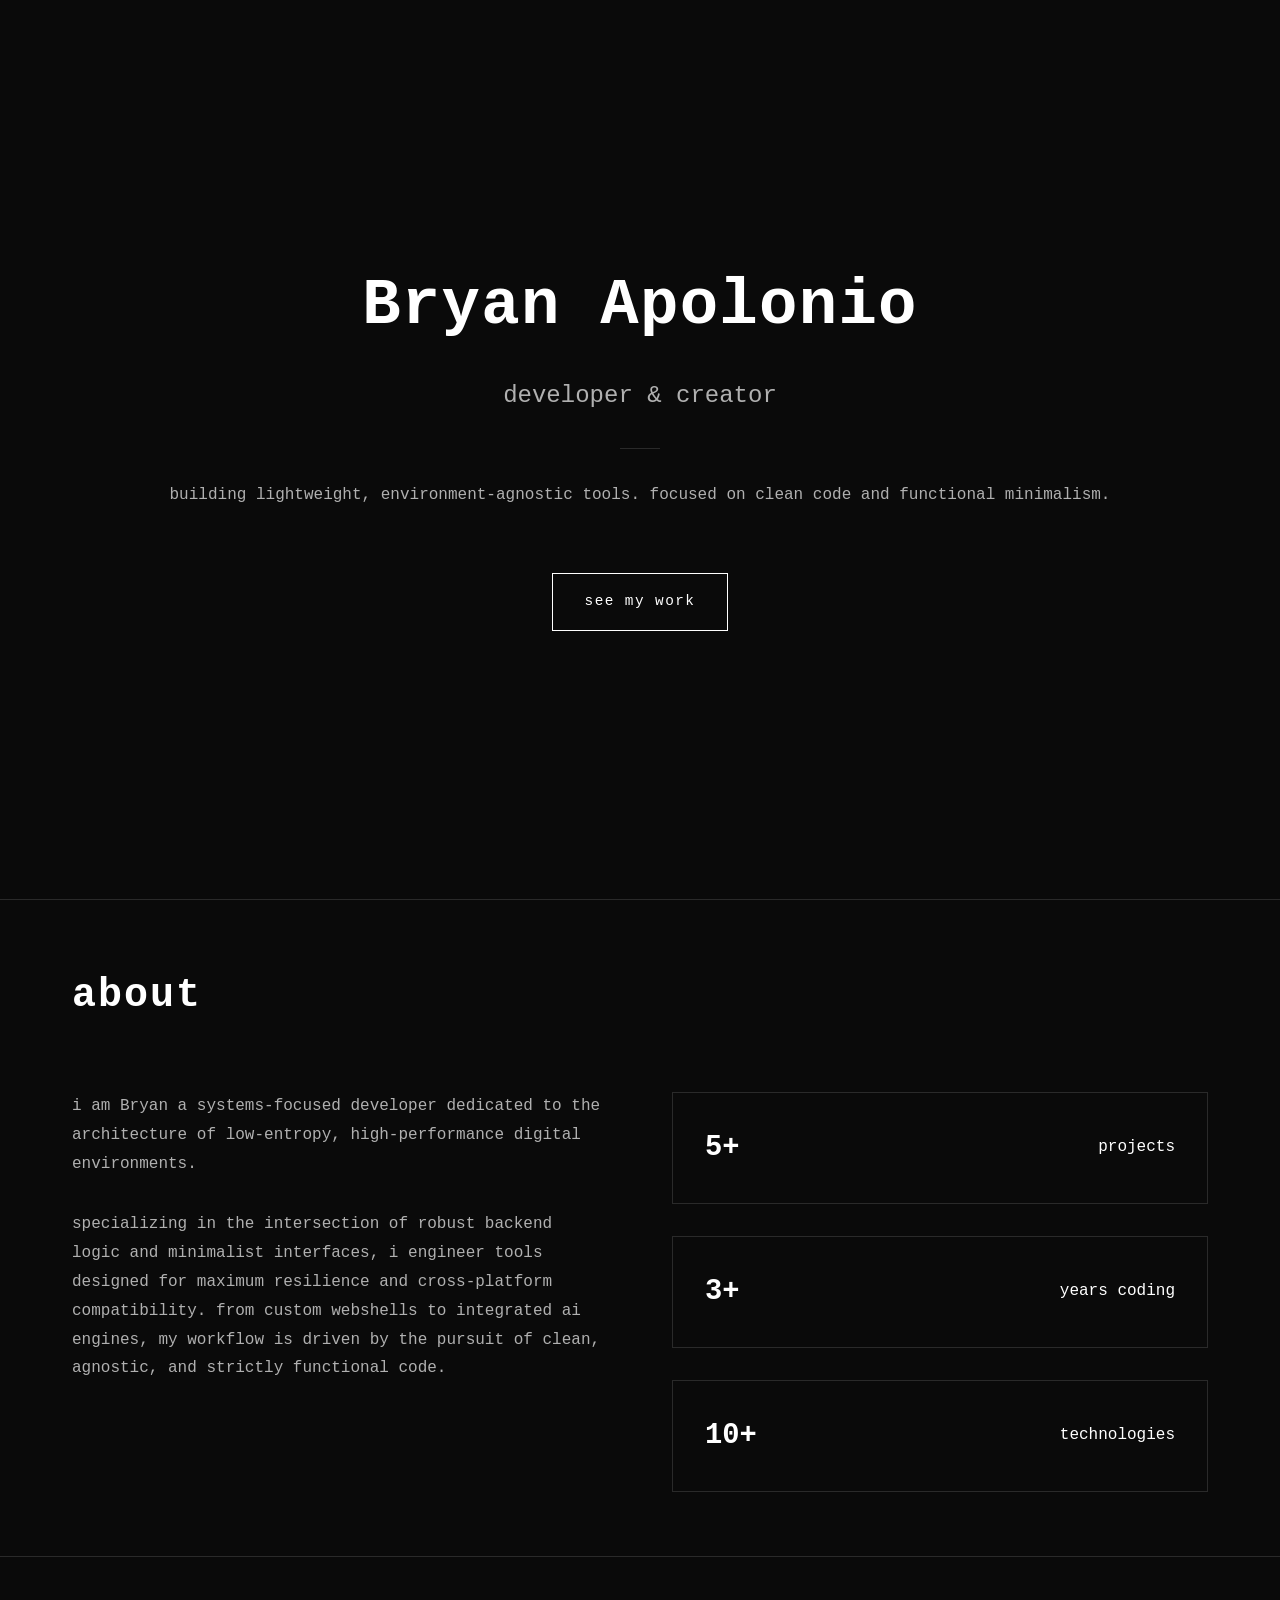
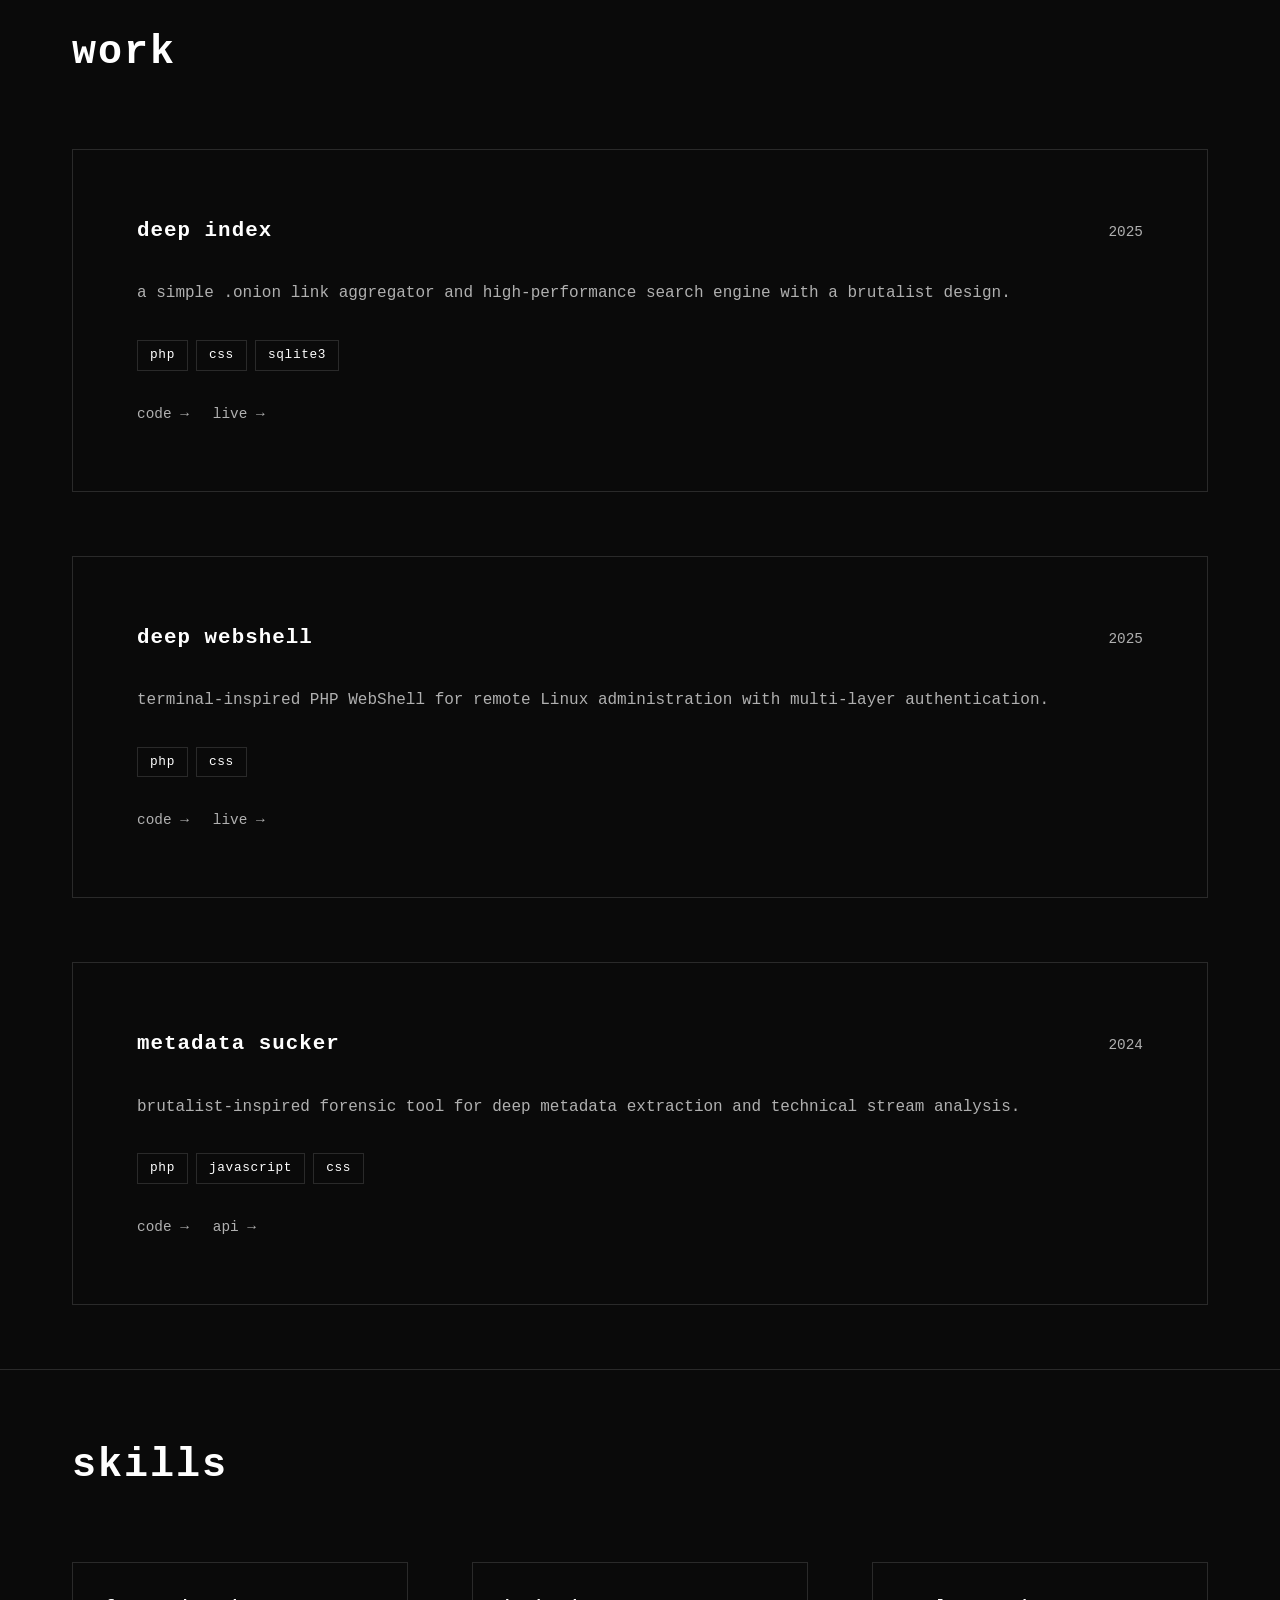
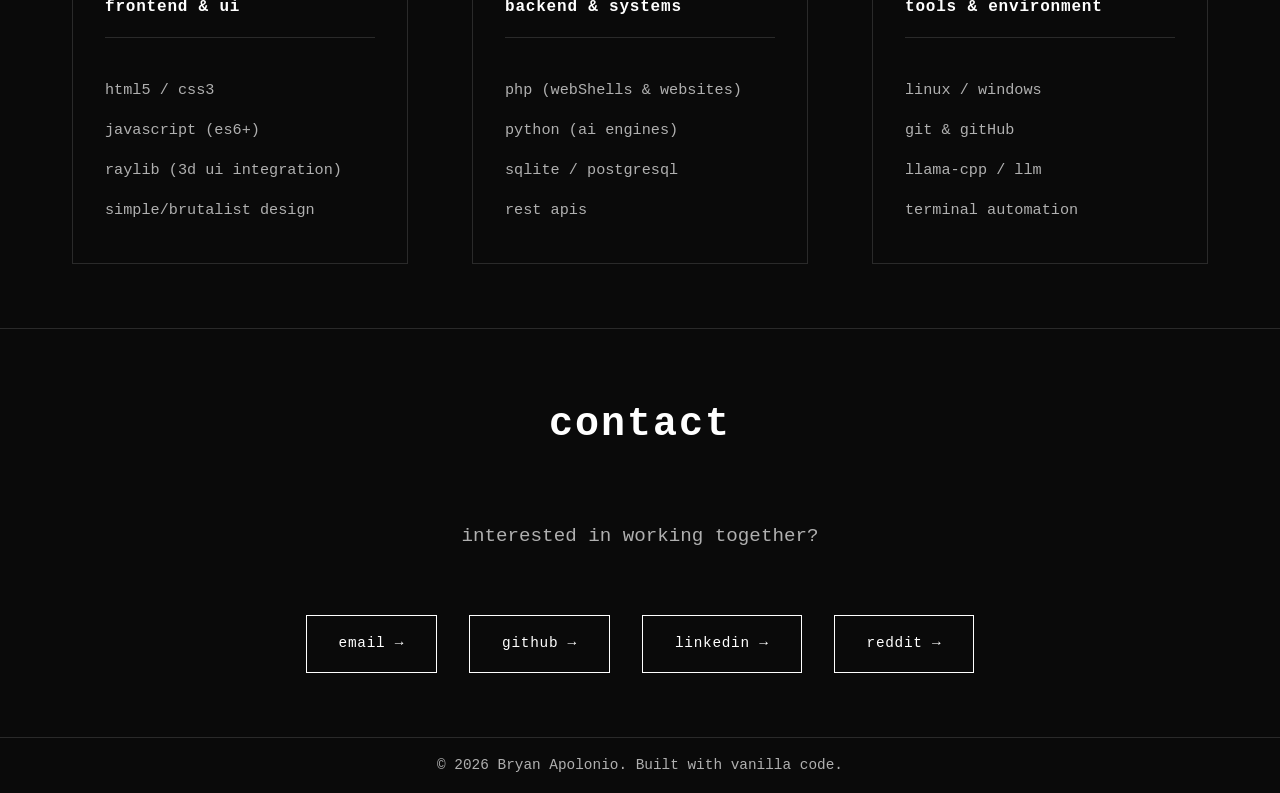
==== index.html @ b2154da3 "Add files via upload" ====
<!DOCTYPE html>
<html lang="en">
<head>
    <meta charset="UTF-8">
    <meta name="viewport" content="width=device-width, initial-scale=1.0">
    <title>Bryan Apolonio - Developer</title>
    <link rel="stylesheet" href="/assets/css/styles.css">
</head>
<body>
    <!-- Hero -->
    <section id="hero" class="hero">
        <div class="hero-container">
            <h1 class="hero-title">Bryan Apolonio</h1>
            <p class="hero-subtitle">developer & creator</p>
            <div class="hero-divider"></div>
            <p class="hero-text">building lightweight, environment-agnostic tools. focused on clean code and functional minimalism.</p>
            <a href="#work" class="hero-cta">see my work</a>
        </div>
    </section>

    <!-- About -->
    <section id="about" class="section about">
        <div class="section-container">
            <h2 class="section-title">about</h2>
            <div class="about-grid">
                <div class="about-text">
                        <p class="about-lead">i am Bryan a systems-focused developer dedicated to the architecture of low-entropy, high-performance digital environments.</p>    
                        <p class="about-body">specializing in the intersection of robust backend logic and minimalist interfaces, i engineer tools designed for maximum resilience and cross-platform compatibility. from custom webshells to integrated ai engines, my workflow is driven by the pursuit of clean, agnostic, and strictly functional code.</p>
                </div>
                <div class="about-stats">
                    <div class="stat-item">
                        <span class="stat-number">5+</span>
                        <span class="stat-label">projects</span>
                    </div>
                    <div class="stat-item">
                        <span class="stat-number">3+</span>
                        <span class="stat-label">years coding</span>
                    </div>
                    <div class="stat-item">
                        <span class="stat-number">10+</span>
                        <span class="stat-label">technologies</span>
                    </div>
                </div>
            </div>
        </div>
    </section>

    <!-- Work -->
    <section id="work" class="section work">
        <div class="section-container">
            <h2 class="section-title">work</h2>
            <div class="projects">
                <article class="project">
                    <div class="project-header">
                        <h3 class="project-title">Deep Index</h3>
                        <span class="project-year">2025</span>
                    </div>
                    <p class="project-description">a simple .onion link aggregator and high-performance search engine with a brutalist design.</p>
                    <div class="project-tags">
                        <span class="tag">php</span>
                        <span class="tag">css</span>
                        <span class="tag">sqlite3</span>
                    </div>
                    <div class="project-links">
                        <a href="https://github.com/BryanApolonio/Deep-Index" class="project-link" target="_blank">code →</a>
                        <a href="#" class="project-link" target="_blank">live →</a>
                    </div>
                </article>

                <article class="project">
                    <div class="project-header">
                        <h3 class="project-title">Deep WebShell</h3>
                        <span class="project-year">2025</span>
                    </div>
                    <p class="project-description">terminal-inspired PHP WebShell for remote Linux administration with multi-layer authentication.</p>
                    <div class="project-tags">
                        <span class="tag">php</span>
                        <span class="tag">css</span>
                    </div>
                    <div class="project-links">
                        <a href="https://github.com/BryanApolonio/Deep-WebShell" class="project-link" target="_blank">code →</a>
                        <a href="#" class="project-link" target="_blank">live →</a>
                    </div>
                </article>

                <article class="project">
                    <div class="project-header">
                        <h3 class="project-title">Metadata Sucker</h3>
                        <span class="project-year">2024</span>
                    </div>
                    <p class="project-description">brutalist-inspired forensic tool for deep metadata extraction and technical stream analysis.</p>
                    <div class="project-tags">
                        <span class="tag">php</span>
                        <span class="tag">JavaScript</span>
                        <span class="tag">css</span>
                    </div>
                    <div class="project-links">
                        <a href="https://github.com/BryanApolonio" class="project-link" target="_blank">code →</a>
                        <a href="#" class="project-link" target="_blank">api →</a>
                    </div>
                </article>
            </div>
        </div>
    </section>

    <!-- Skills -->
    <section id="skills" class="section skills">
        <div class="section-container">
            <h2 class="section-title">skills</h2>
            <div class="skills-grid">
                <div class="skill">
                   <h3>Frontend & UI</h3>
                    <ul>
                        <li>html5 / css3</li>
                        <li>javascript (es6+)</li>
                        <li>raylib (3d ui integration)</li>
                        <li>simple/brutalist design</li>
                    </ul>
                </div>
                <div class="skill">
                    <h3>Backend & Systems</h3>
                    <ul>
                        <li>php (webShells & websites)</li>
                        <li>python (ai engines)</li>
                        <li>sqlite / postgresql</li>
                        <li>rest apis</li>
                    </ul>
                </div>
                <div class="skill">
                    <h3>Tools & Environment</h3>
                    <ul>
                        <li>linux / windows</li>
                        <li>git & gitHub</li>
                        <li>llama-cpp / llm</li>
                        <li>terminal automation</li>
                    </ul>
                </div>
            </div>
        </div>
    </section>

    <!-- Contact -->
    <section id="contact" class="section contact">
        <div class="section-container">
            <h2 class="section-title">contact</h2>
            <p class="contact-subtitle">interested in working together?</p>
            <div class="contact-links">
                <a href="mailto:Bryan.Apolonio@proton.me" class="contact-link">email →</a>
                <a href="https://github.com/BryanApolonio" class="contact-link" target="_blank">github →</a>
                <a href="https://linkedin.com/in/BryanApolonio" class="contact-link" target="_blank">linkedin →</a>
                <a href="https://www.reddit.com/user/BryanApolonio" class="contact-link" target="_blank">reddit →</a>
            </div>
        </div>
    </section>

    <!-- Footer -->
    <footer class="footer">
        <div class="footer-container">
            <p>&copy; 2026 Bryan Apolonio. Built with vanilla code.</p>
        </div>
    </footer>

    <script src="/assets/js/script.js"></script>
</body>
</html>
---- assets/css/styles.css ----
/* Root Variables */
:root {
    --bg-primary: #0a0a0a;
    --bg-secondary: #1a1a1a;
    --text-primary: #ffffff;
    --text-secondary: #b0b0b0;
    --border: #2a2a2a;
    --accent: #ffffff;
    --spacing-sm: 1rem;
    --spacing-md: 2rem;
    --spacing-lg: 4rem;
    --transition: 0.2s ease;
}

/* Reset */
* {
    margin: 0;
    padding: 0;
    box-sizing: border-box;
}

html {
    scroll-behavior: smooth;
}

body {
    font-family: 'Courier New', monospace;
    background-color: var(--bg-primary);
    color: var(--text-primary);
    line-height: 1.6;
    font-size: 16px;
}

/* Typography */
h1, h2, h3, h4, h5, h6 {
    font-weight: 700;
    letter-spacing: 0.05em;
}

p {
    color: var(--text-secondary);
    margin-bottom: var(--spacing-md);
}

a {
    color: var(--text-primary);
    text-decoration: none;
    transition: color var(--transition);
    border-bottom: 1px solid transparent;
}

a:hover {
    color: var(--text-secondary);
    border-bottom: 1px solid var(--text-primary);
}

/* Hero Section */
.hero {
    min-height: 100vh;
    display: flex;
    align-items: center;
    justify-content: center;
    text-align: center;
    border-bottom: 1px solid var(--border);
}

.hero-container {
    padding: var(--spacing-lg);
}

.hero-title {
    font-size: 4rem;
    margin-bottom: var(--spacing-md);
    letter-spacing: 0.02em;
    line-height: 1.2;
}

.hero-subtitle {
    font-size: 1.5rem;
    color: var(--text-secondary);
    font-weight: 300;
}

.hero-divider {
    width: 40px;
    height: 1px;
    background-color: var(--border);
    margin: var(--spacing-md) auto;
}

.hero-text {
    font-size: 1rem;
    line-height: 1.8;
    margin-bottom: var(--spacing-lg);
}

.hero-cta {
    display: inline-block;
    padding: 1rem 2rem;
    border: 1px solid var(--text-primary);
    text-transform: lowercase;
    font-size: 0.9rem;
    letter-spacing: 0.1em;
    transition: all var(--transition);
}

.hero-cta:hover {
    background-color: var(--text-primary);
    color: var(--bg-primary);
    border-bottom: 1px solid var(--text-primary);
}

/* Sections */
.section {
    border-bottom: 1px solid var(--border);
    padding: var(--spacing-lg) 0;
}

.section-container {
    max-width: 1200px;
    margin: 0 auto;
    padding: 0 var(--spacing-md);
}

.section-title {
    font-size: 2.5rem;
    margin-bottom: var(--spacing-lg);
    text-transform: lowercase;
}

/* About Section */
.about-grid {
    display: grid;
    grid-template-columns: 1fr 1fr;
    gap: var(--spacing-lg);
    align-items: start;
}

.about-text p {
    margin-bottom: var(--spacing-md);
    line-height: 1.8;
}

.about-stats {
    display: flex;
    flex-direction: column;
    gap: var(--spacing-md);
}

.stat-item {
    display: flex;
    justify-content: space-between;
    align-items: center;
    padding: var(--spacing-md);
    border: 1px solid var(--border);
    text-transform: lowercase;
}

.stat-number {
    font-size: 1.8rem;
    font-weight: 700;
}

/* Work Section */
.projects {
    display: flex;
    flex-direction: column;
    gap: var(--spacing-lg);
}

.project {
    padding: var(--spacing-lg);
    border: 1px solid var(--border);
    transition: all var(--transition);
}

.project:hover {
    border-color: var(--text-primary);
    background-color: var(--bg-secondary);
}

.project-header {
    display: flex;
    justify-content: space-between;
    align-items: baseline;
    margin-bottom: var(--spacing-md);
}

.project-title {
    font-size: 1.3rem;
    text-transform: lowercase;
}

.project-year {
    color: var(--text-secondary);
    font-size: 0.9rem;
}

.project-description {
    margin-bottom: var(--spacing-md);
    line-height: 1.8;
}

.project-tags {
    display: flex;
    gap: 0.5rem;
    flex-wrap: wrap;
    margin-bottom: var(--spacing-md);
}

.tag {
    padding: 0.25rem 0.75rem;
    border: 1px solid var(--border);
    font-size: 0.8rem;
    text-transform: lowercase;
    letter-spacing: 0.05em;
}

.project-links {
    display: flex;
    gap: 1.5rem;
}

.project-link {
    font-size: 0.9rem;
    color: var(--text-secondary);
}

.project-link:hover {
    color: var(--text-primary);
}

/* Skills Section */
.skills-grid {
    display: grid;
    grid-template-columns: repeat(auto-fit, minmax(250px, 1fr));
    gap: var(--spacing-lg);
}

.skill {
    padding: var(--spacing-md);
    border: 1px solid var(--border);
}

.skill h3 {
    font-size: 1rem;
    text-transform: lowercase;
    margin-bottom: var(--spacing-md);
    border-bottom: 1px solid var(--border);
    padding-bottom: var(--spacing-sm);
}

.skill ul {
    list-style: none;
}

.skill li {
    padding: 0.5rem 0;
    color: var(--text-secondary);
    font-size: 0.95rem;
}

/* Contact Section */
.contact {
    text-align: center;
}

.contact-subtitle {
    font-size: 1.2rem;
    margin-bottom: var(--spacing-lg);
}

.contact-links {
    display: flex;
    flex-wrap: wrap;
    justify-content: center;
    gap: var(--spacing-md);
}

.contact-link {
    padding: 1rem 2rem;
    border: 1px solid var(--text-primary);
    text-transform: lowercase;
    font-size: 0.9rem;
    letter-spacing: 0.05em;
    transition: all var(--transition);
}

.contact-link:hover {
    background-color: var(--text-primary);
    color: var(--bg-primary);
}

/* Footer */
.footer {
    padding: var(--spacing-sm);
    text-align: center;
}

.footer-container {
    max-width: 1200px;
    margin: 0 auto;
}

.footer p {
    color: var(--text-secondary);
    font-size: 0.9rem;
    margin: 0;
}

/* Responsive */
@media (max-width: 768px) {
    .hero-title {
        font-size: 2rem;
    }

    .hero-subtitle {
        font-size: 1rem;
    }

    .about-grid {
        grid-template-columns: 1fr;
    }

    .stat-item {
        flex-direction: column;
        align-items: flex-start;
        gap: var(--spacing-sm);
    }

    .project-header {
        flex-direction: column;
        align-items: flex-start;
    }

    .section-title {
        font-size: 1.8rem;
    }

    .contact-links {
        flex-direction: column;
    }

    .contact-link {
        width: 100%;
    }
}
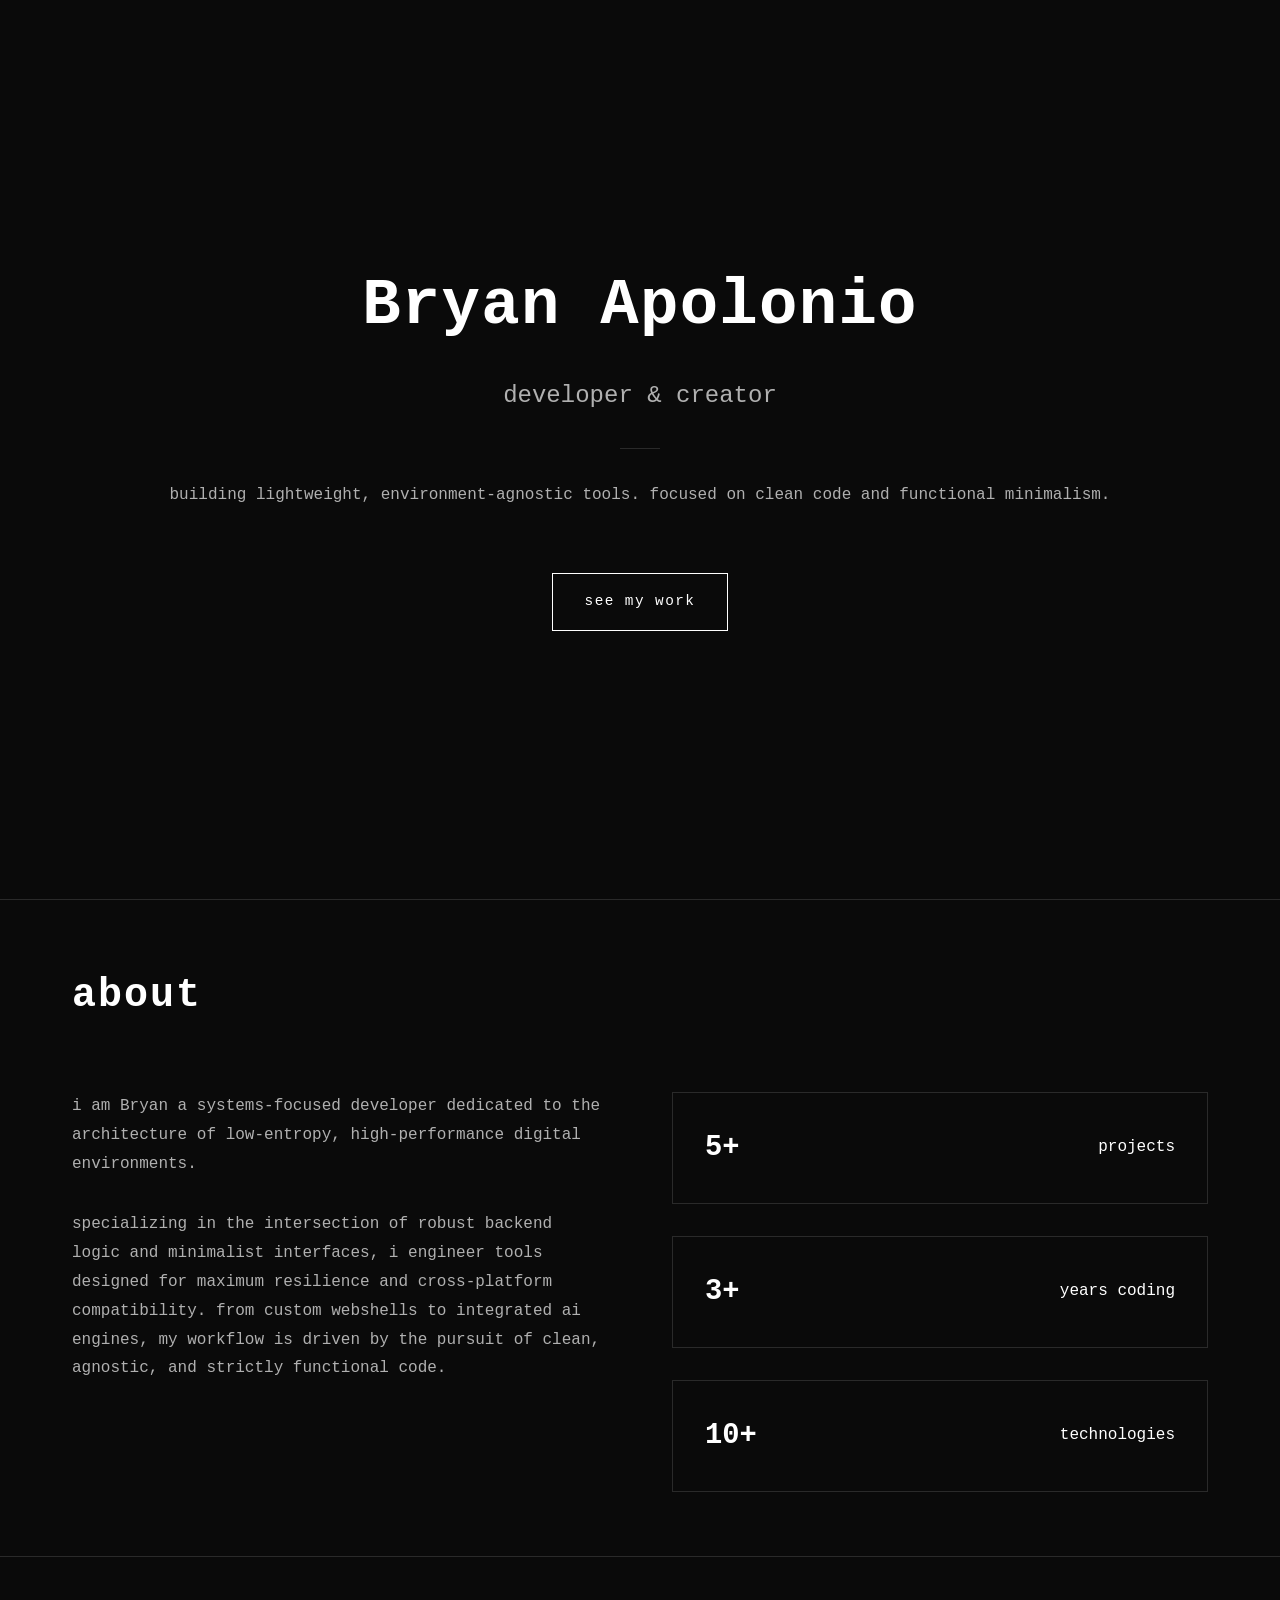
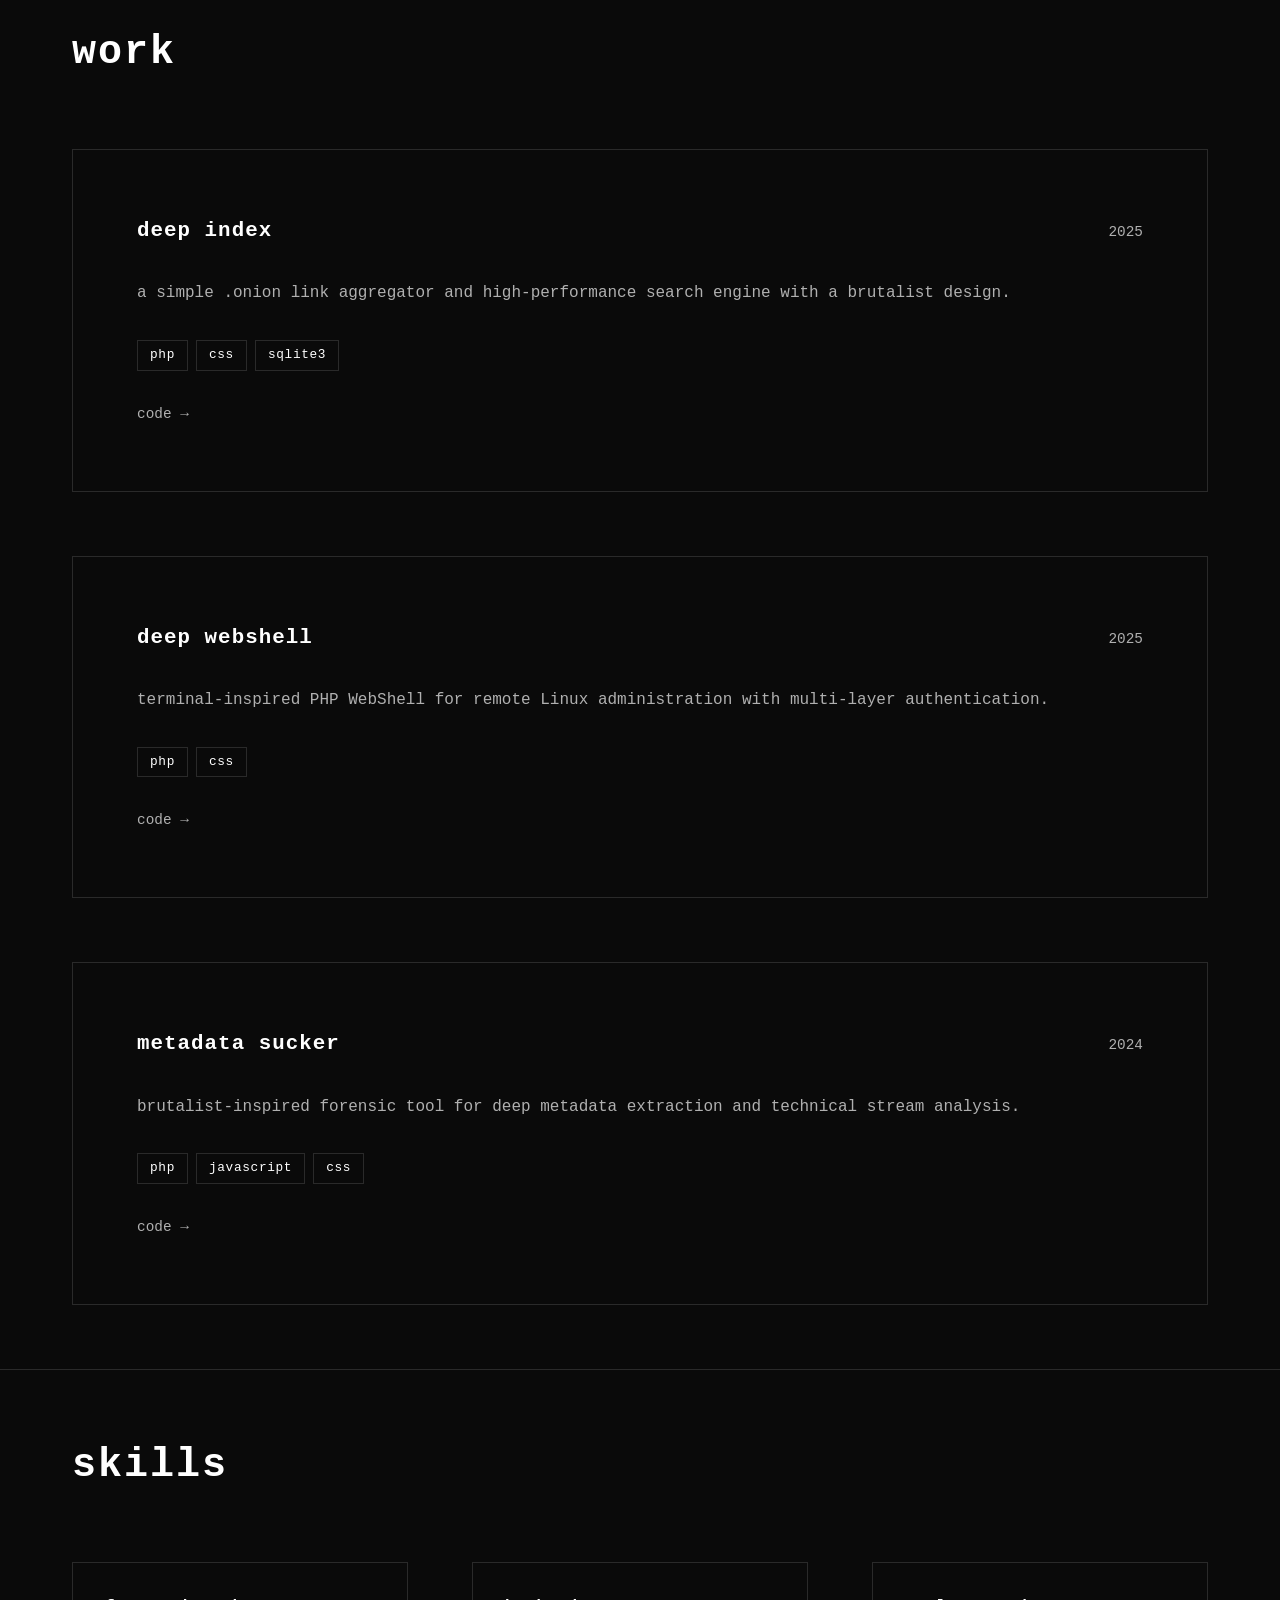
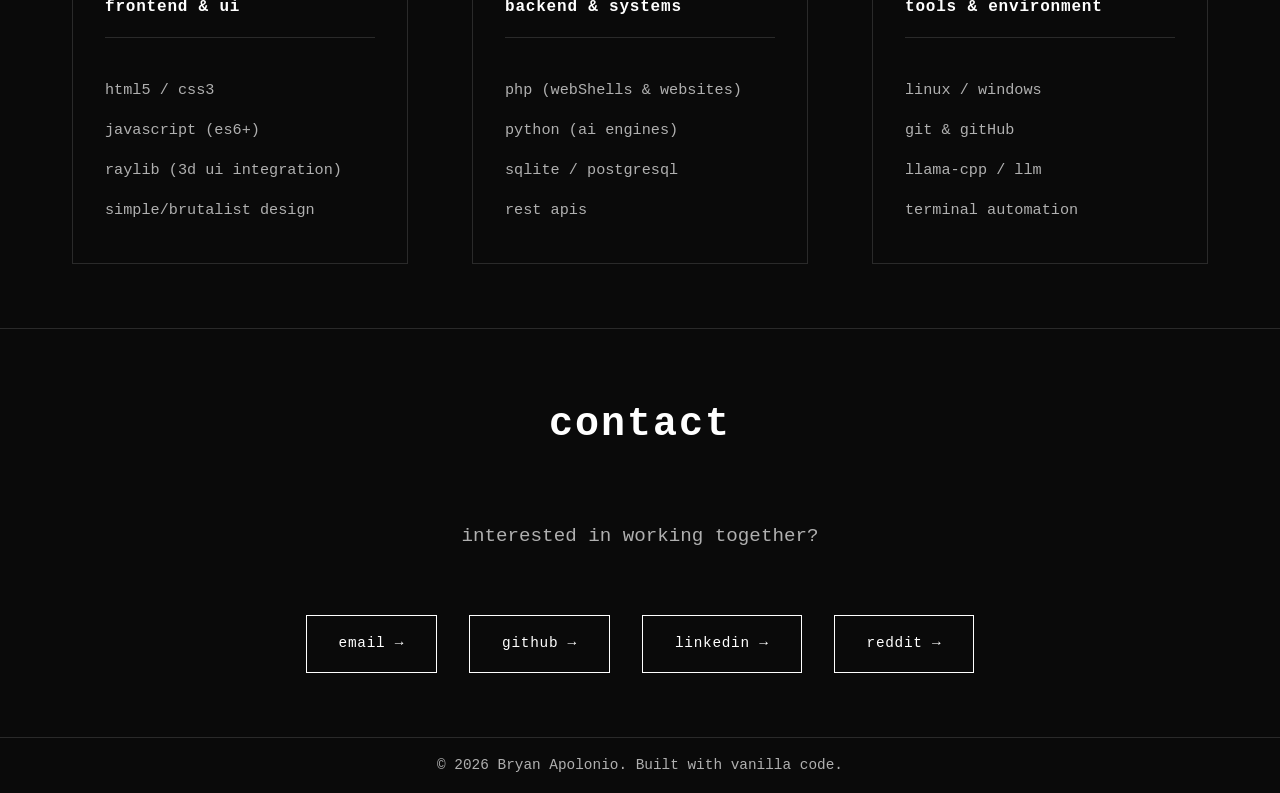
==== commit 1f3c73b9: "Remove live demo links from project sections Removed placeholder links for live demos in project sec" ====
--- a/index.html
+++ b/index.html
@@ -63,7 +63,6 @@
                     </div>
                     <div class="project-links">
                         <a href="https://github.com/BryanApolonio/Deep-Index" class="project-link" target="_blank">code →</a>
-                        <a href="#" class="project-link" target="_blank">live →</a>
                     </div>
                 </article>
 
@@ -79,7 +78,6 @@
                     </div>
                     <div class="project-links">
                         <a href="https://github.com/BryanApolonio/Deep-WebShell" class="project-link" target="_blank">code →</a>
-                        <a href="#" class="project-link" target="_blank">live →</a>
                     </div>
                 </article>
 
@@ -96,7 +94,6 @@
                     </div>
                     <div class="project-links">
                         <a href="https://github.com/BryanApolonio" class="project-link" target="_blank">code →</a>
-                        <a href="#" class="project-link" target="_blank">api →</a>
                     </div>
                 </article>
             </div>
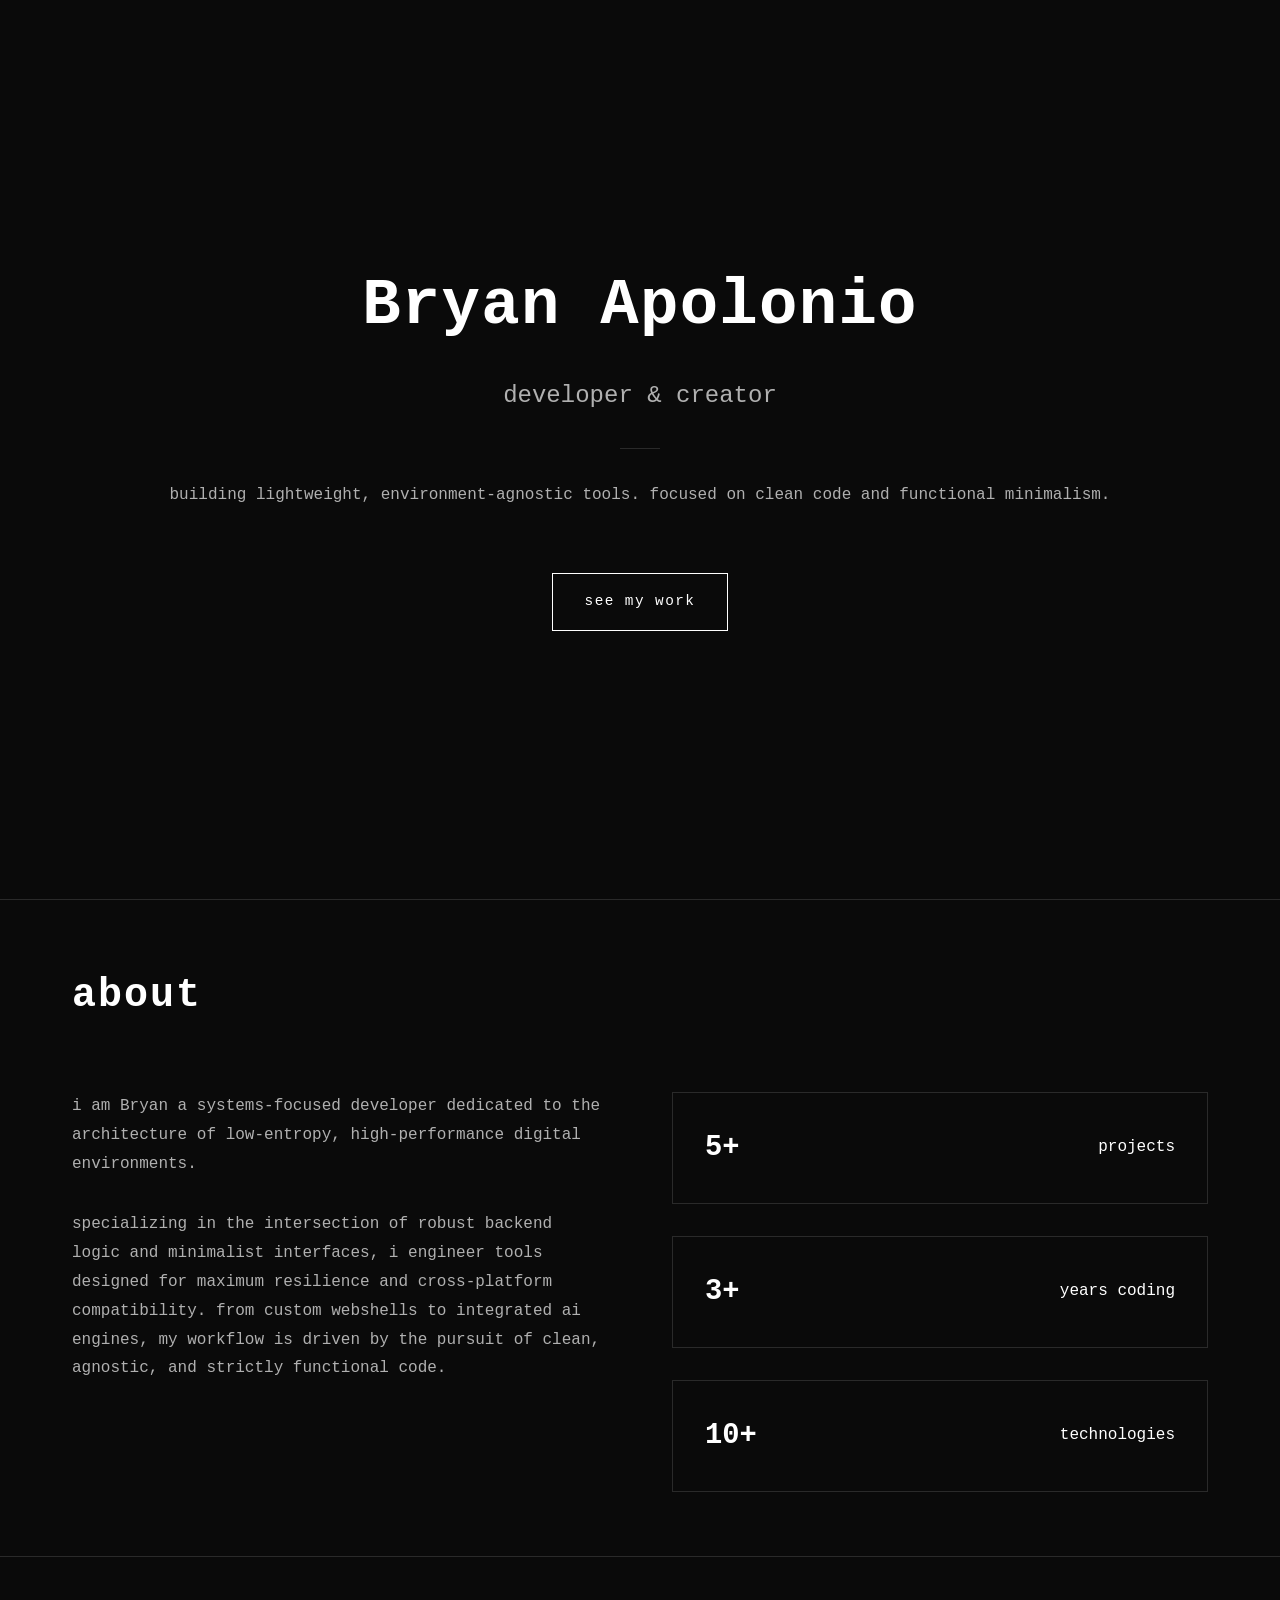
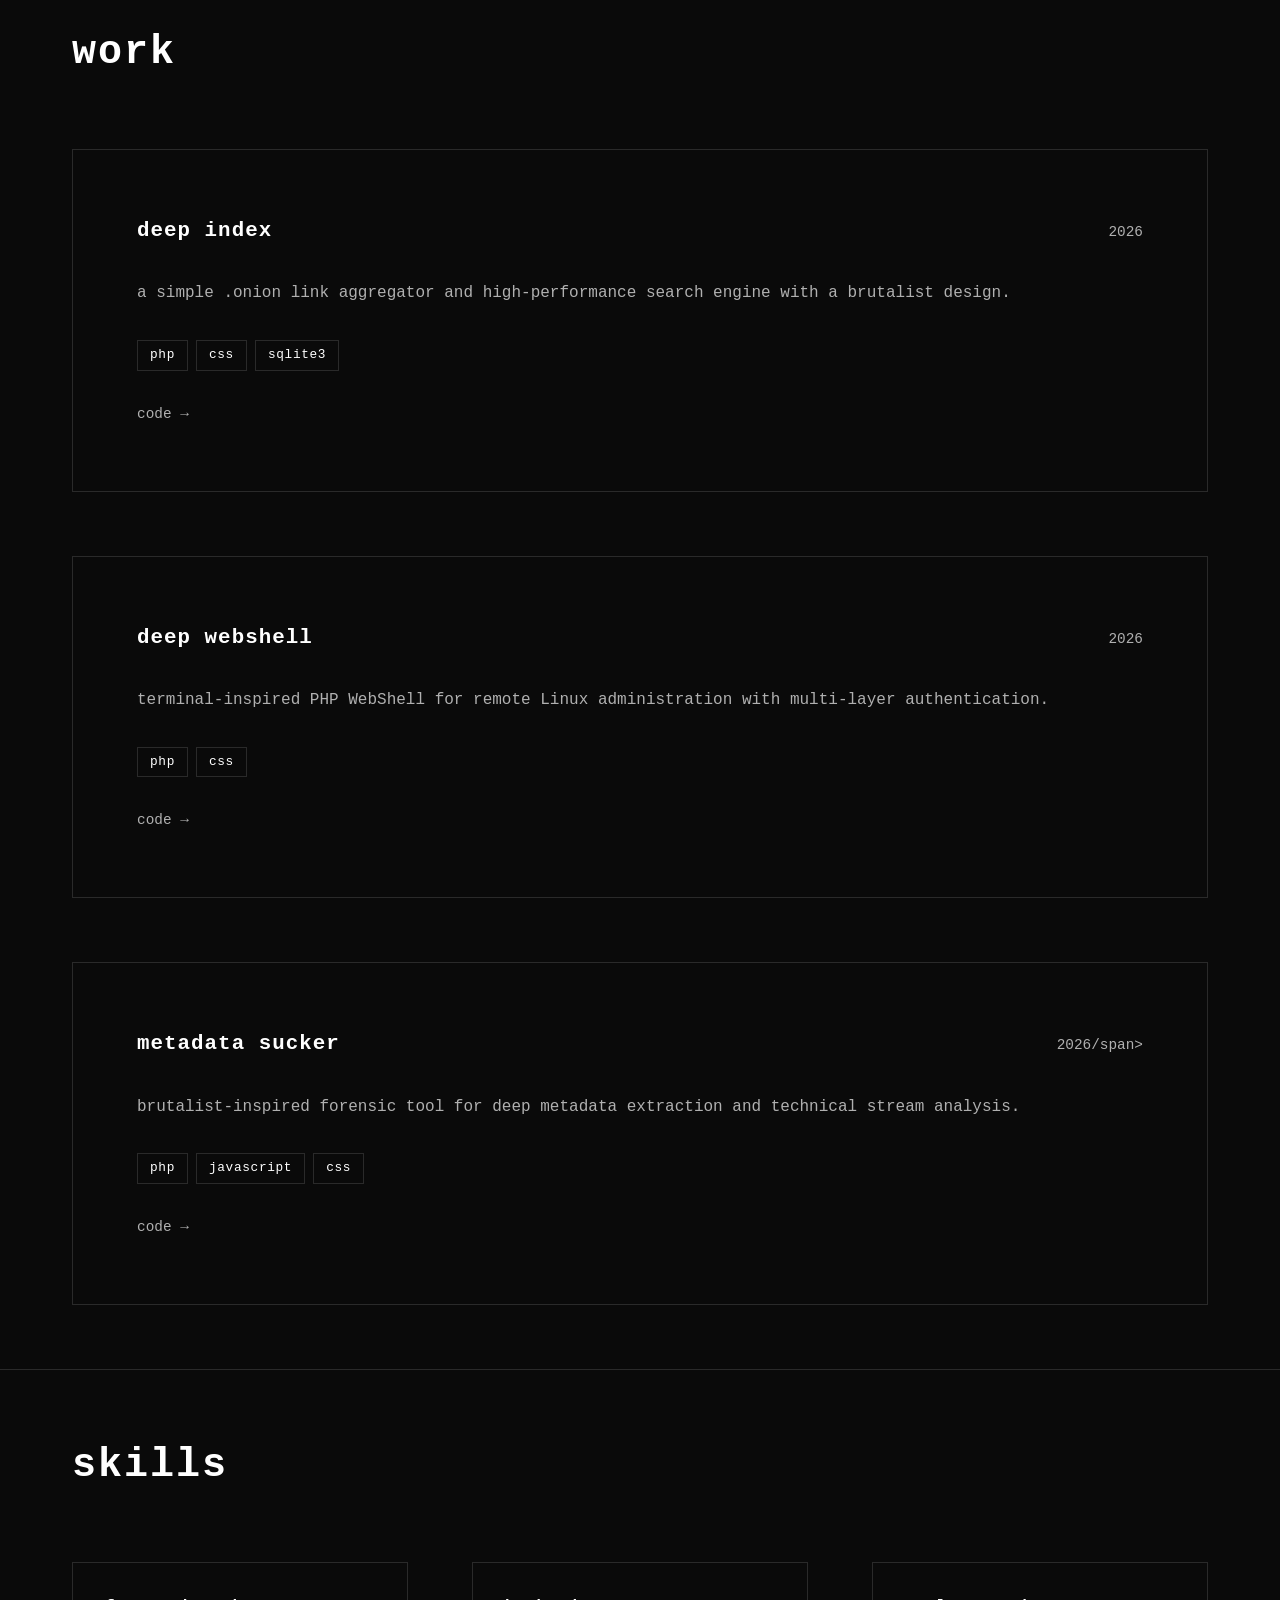
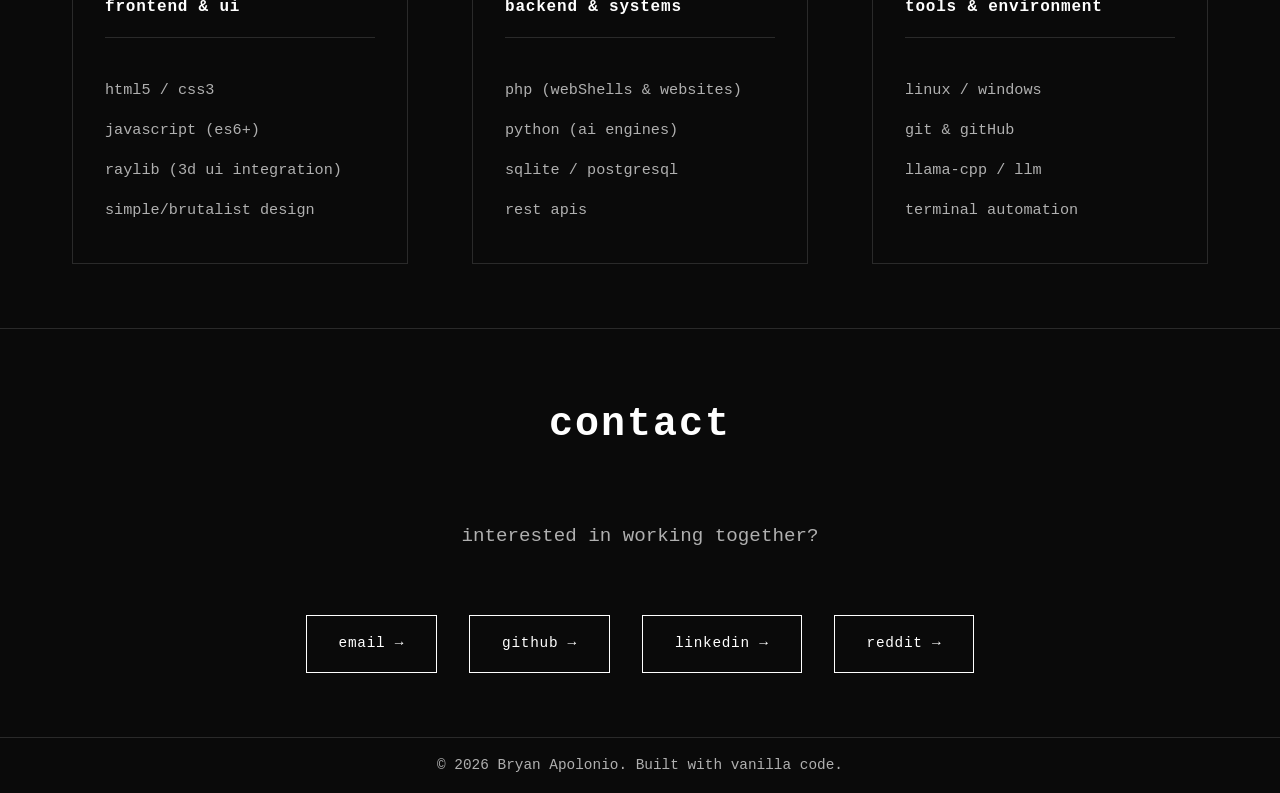
==== commit e3094364: "Update project years to 2026" ====
--- a/index.html
+++ b/index.html
@@ -53,7 +53,7 @@
                 <article class="project">
                     <div class="project-header">
                         <h3 class="project-title">Deep Index</h3>
-                        <span class="project-year">2025</span>
+                        <span class="project-year">2026</span>
                     </div>
                     <p class="project-description">a simple .onion link aggregator and high-performance search engine with a brutalist design.</p>
                     <div class="project-tags">
@@ -69,7 +69,7 @@
                 <article class="project">
                     <div class="project-header">
                         <h3 class="project-title">Deep WebShell</h3>
-                        <span class="project-year">2025</span>
+                        <span class="project-year">2026</span>
                     </div>
                     <p class="project-description">terminal-inspired PHP WebShell for remote Linux administration with multi-layer authentication.</p>
                     <div class="project-tags">
@@ -84,7 +84,7 @@
                 <article class="project">
                     <div class="project-header">
                         <h3 class="project-title">Metadata Sucker</h3>
-                        <span class="project-year">2024</span>
+                        <span class="project-year">2026/span>
                     </div>
                     <p class="project-description">brutalist-inspired forensic tool for deep metadata extraction and technical stream analysis.</p>
                     <div class="project-tags">
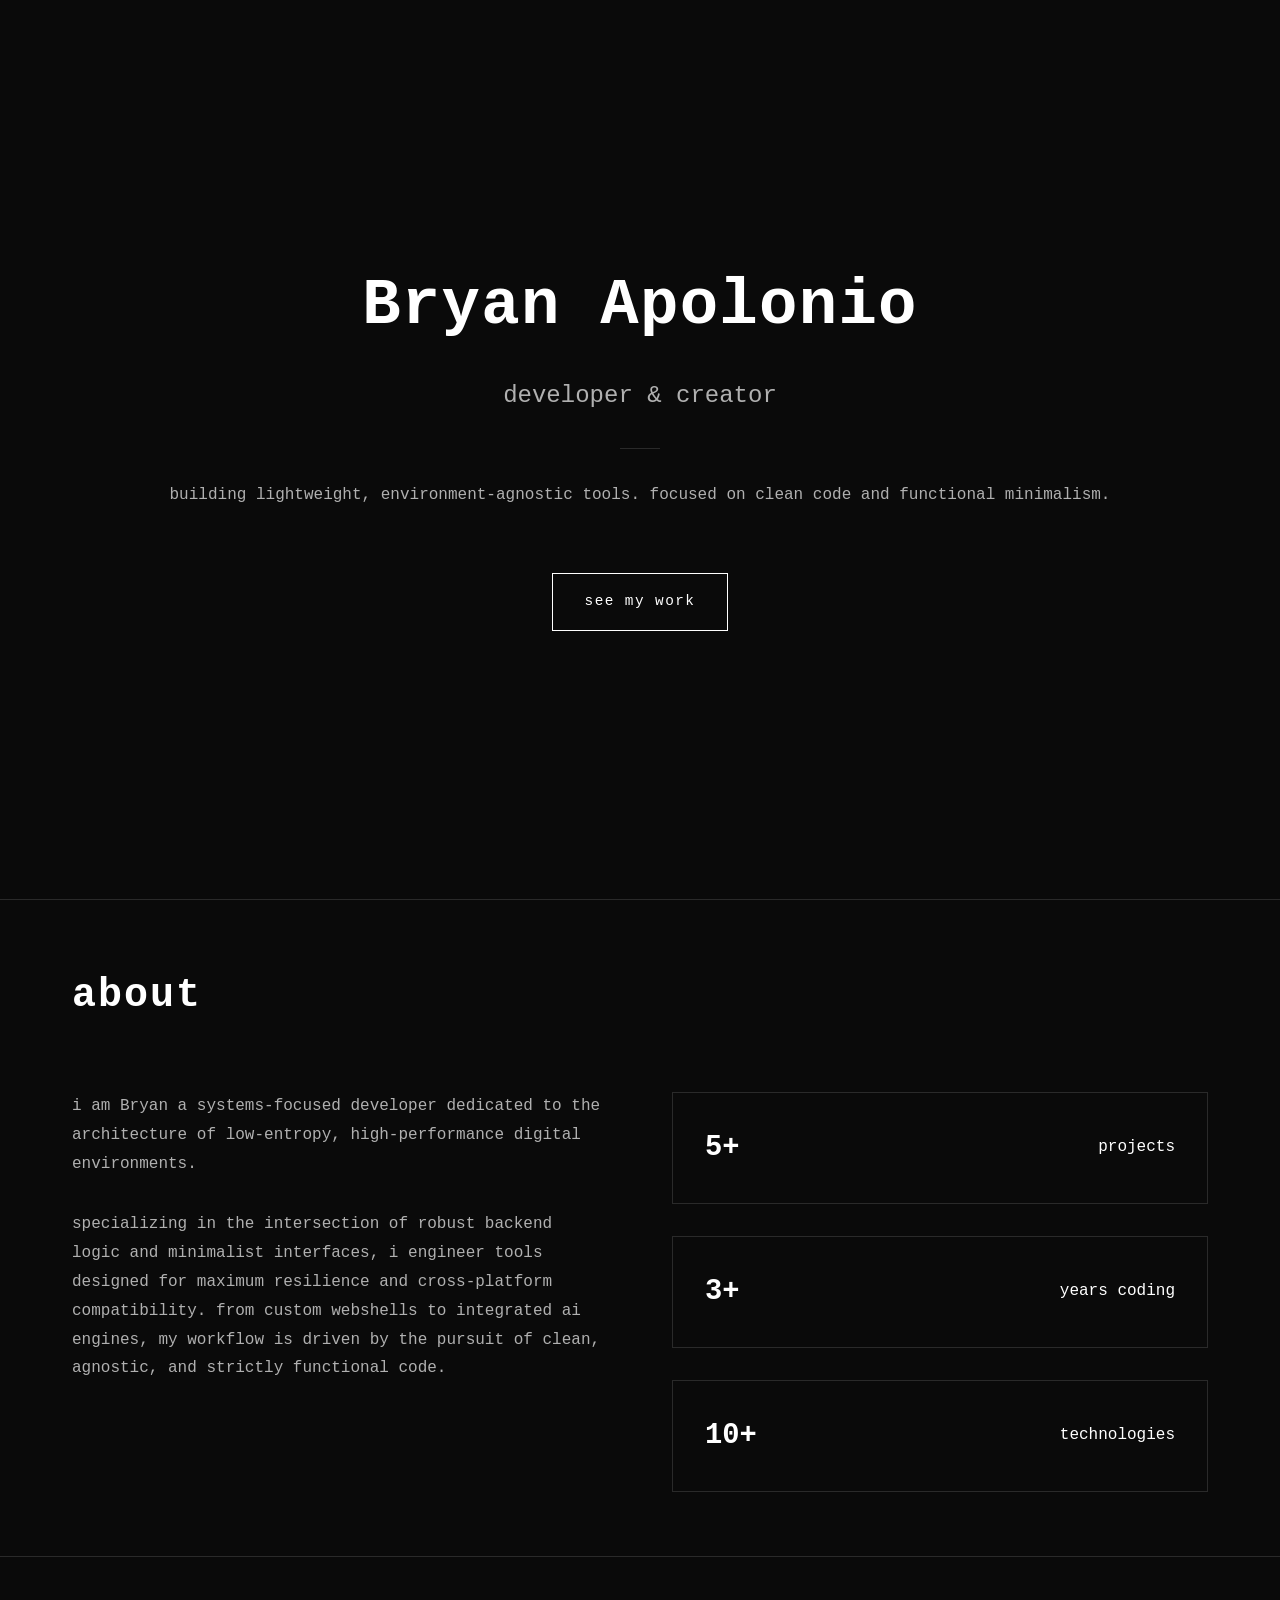
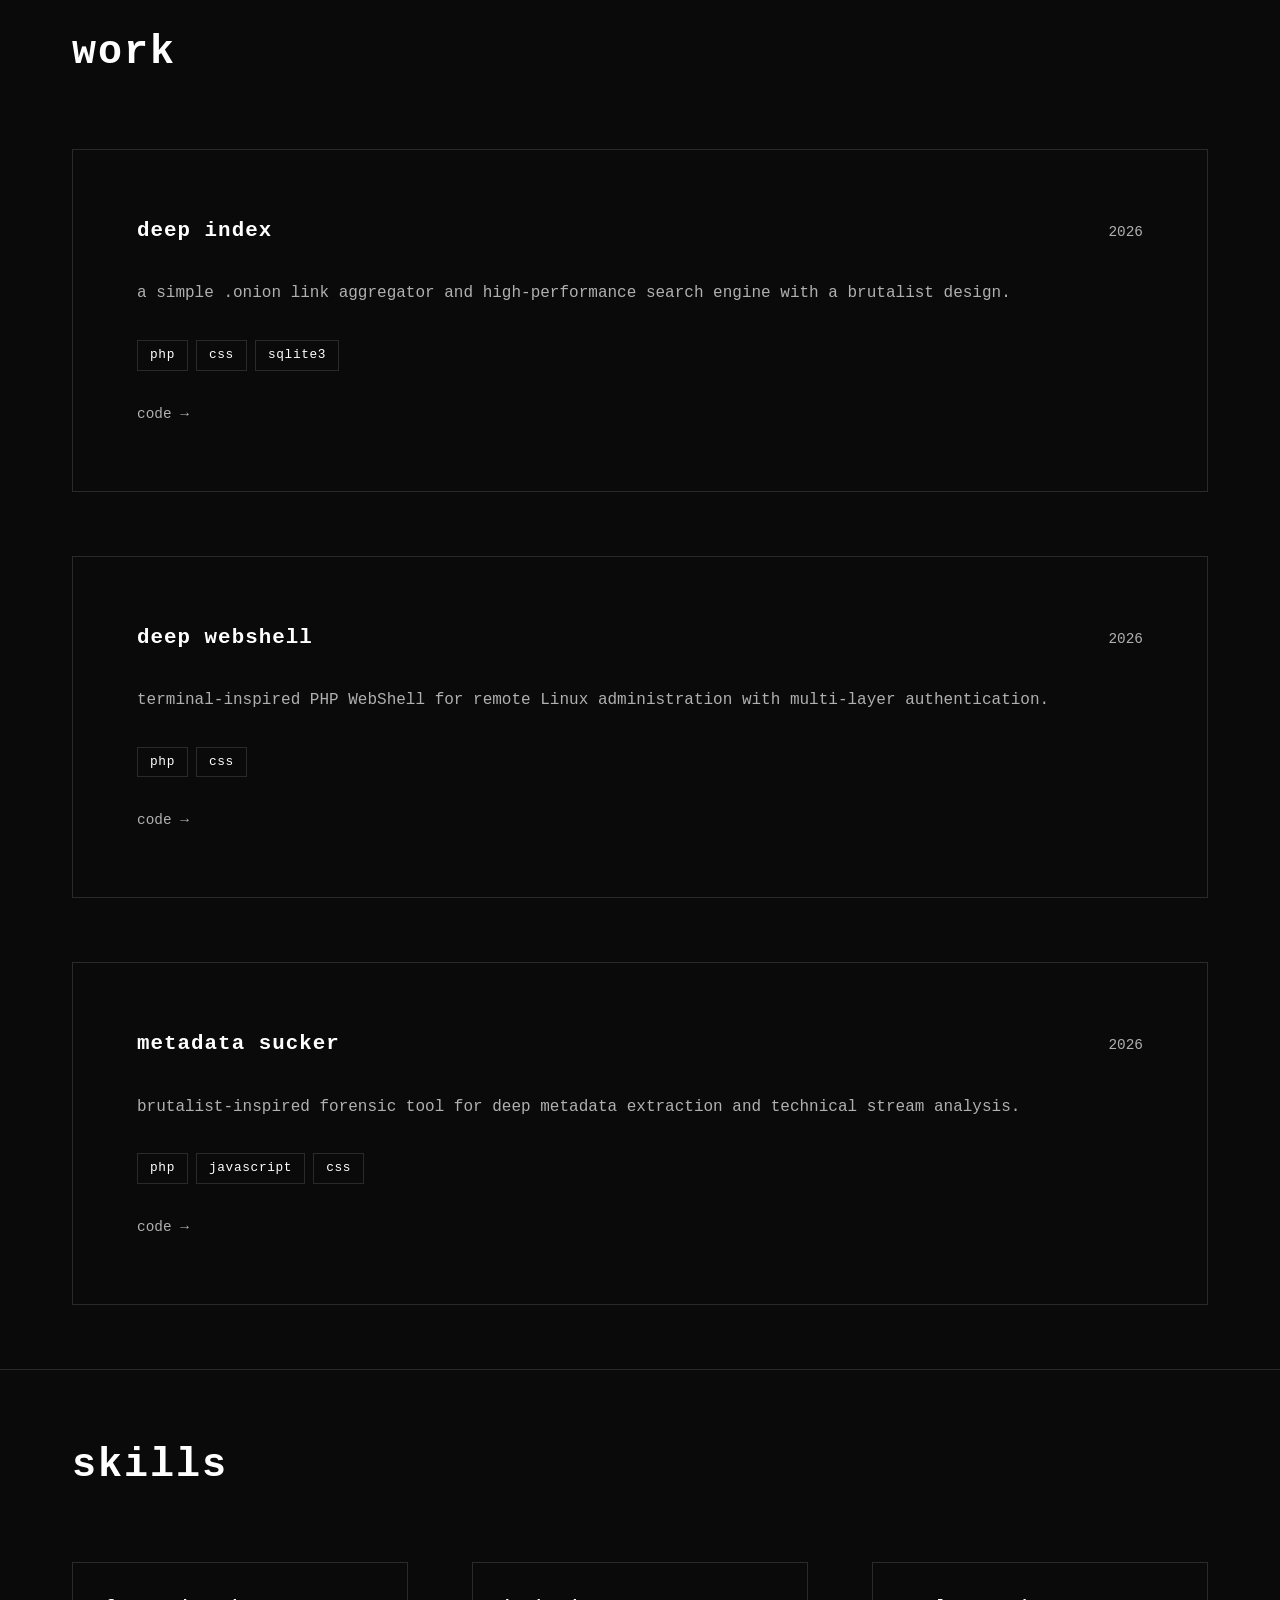
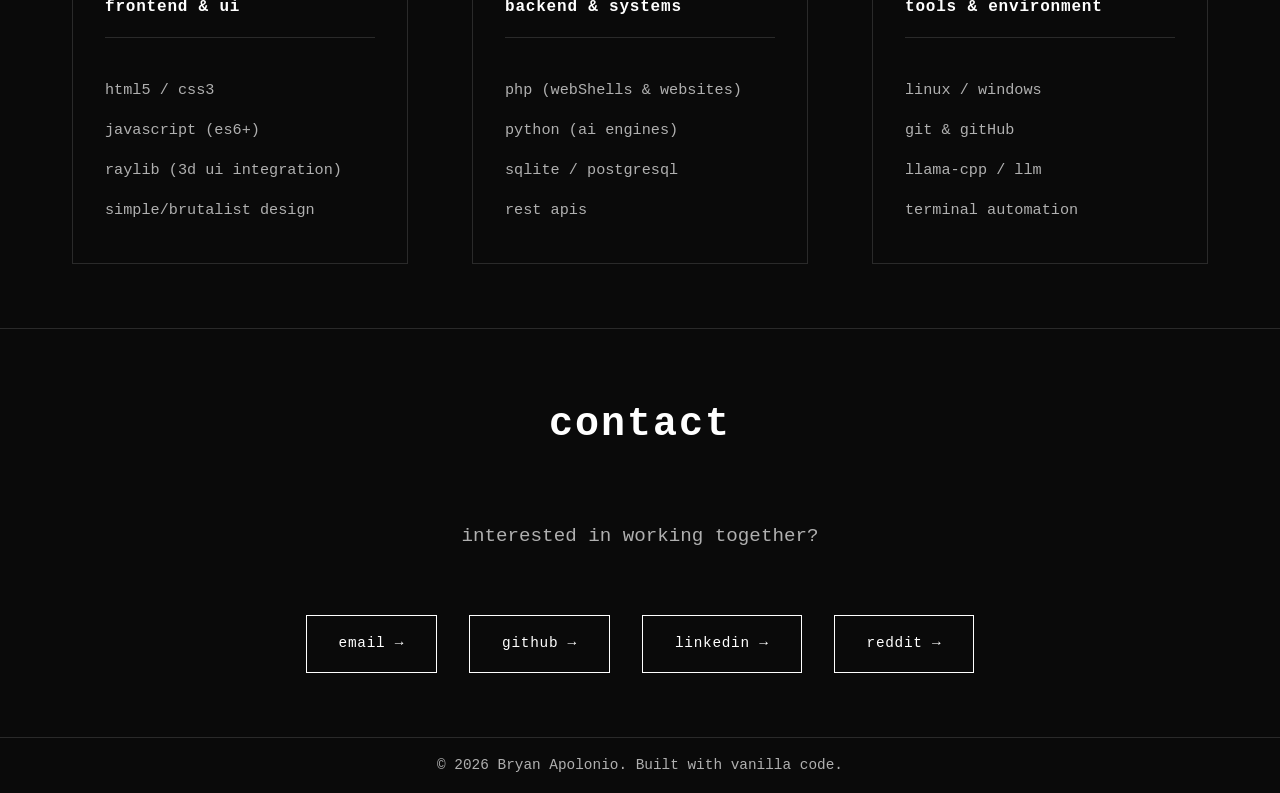
==== commit 2fbb44d0: "Fix closing tag for project year span" ====
--- a/index.html
+++ b/index.html
@@ -84,7 +84,7 @@
                 <article class="project">
                     <div class="project-header">
                         <h3 class="project-title">Metadata Sucker</h3>
-                        <span class="project-year">2026/span>
+                        <span class="project-year">2026</span>
                     </div>
                     <p class="project-description">brutalist-inspired forensic tool for deep metadata extraction and technical stream analysis.</p>
                     <div class="project-tags">
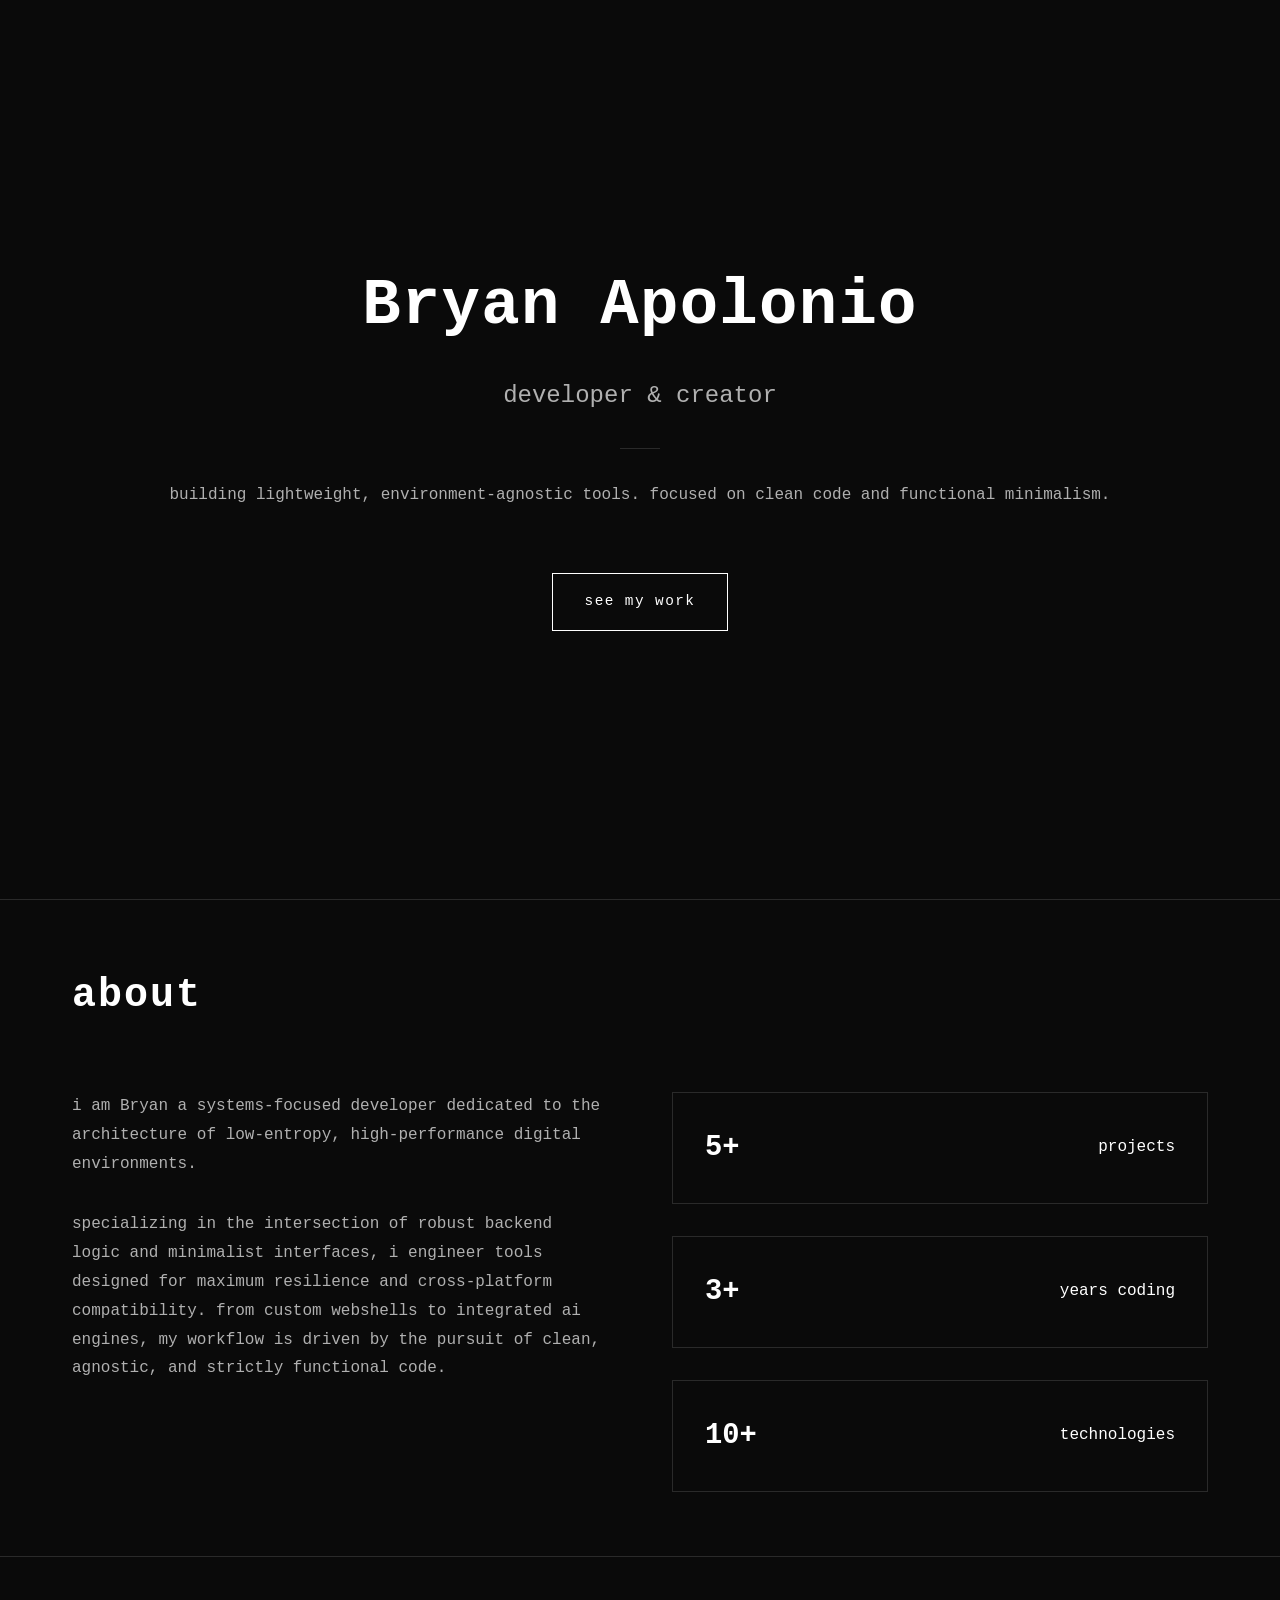
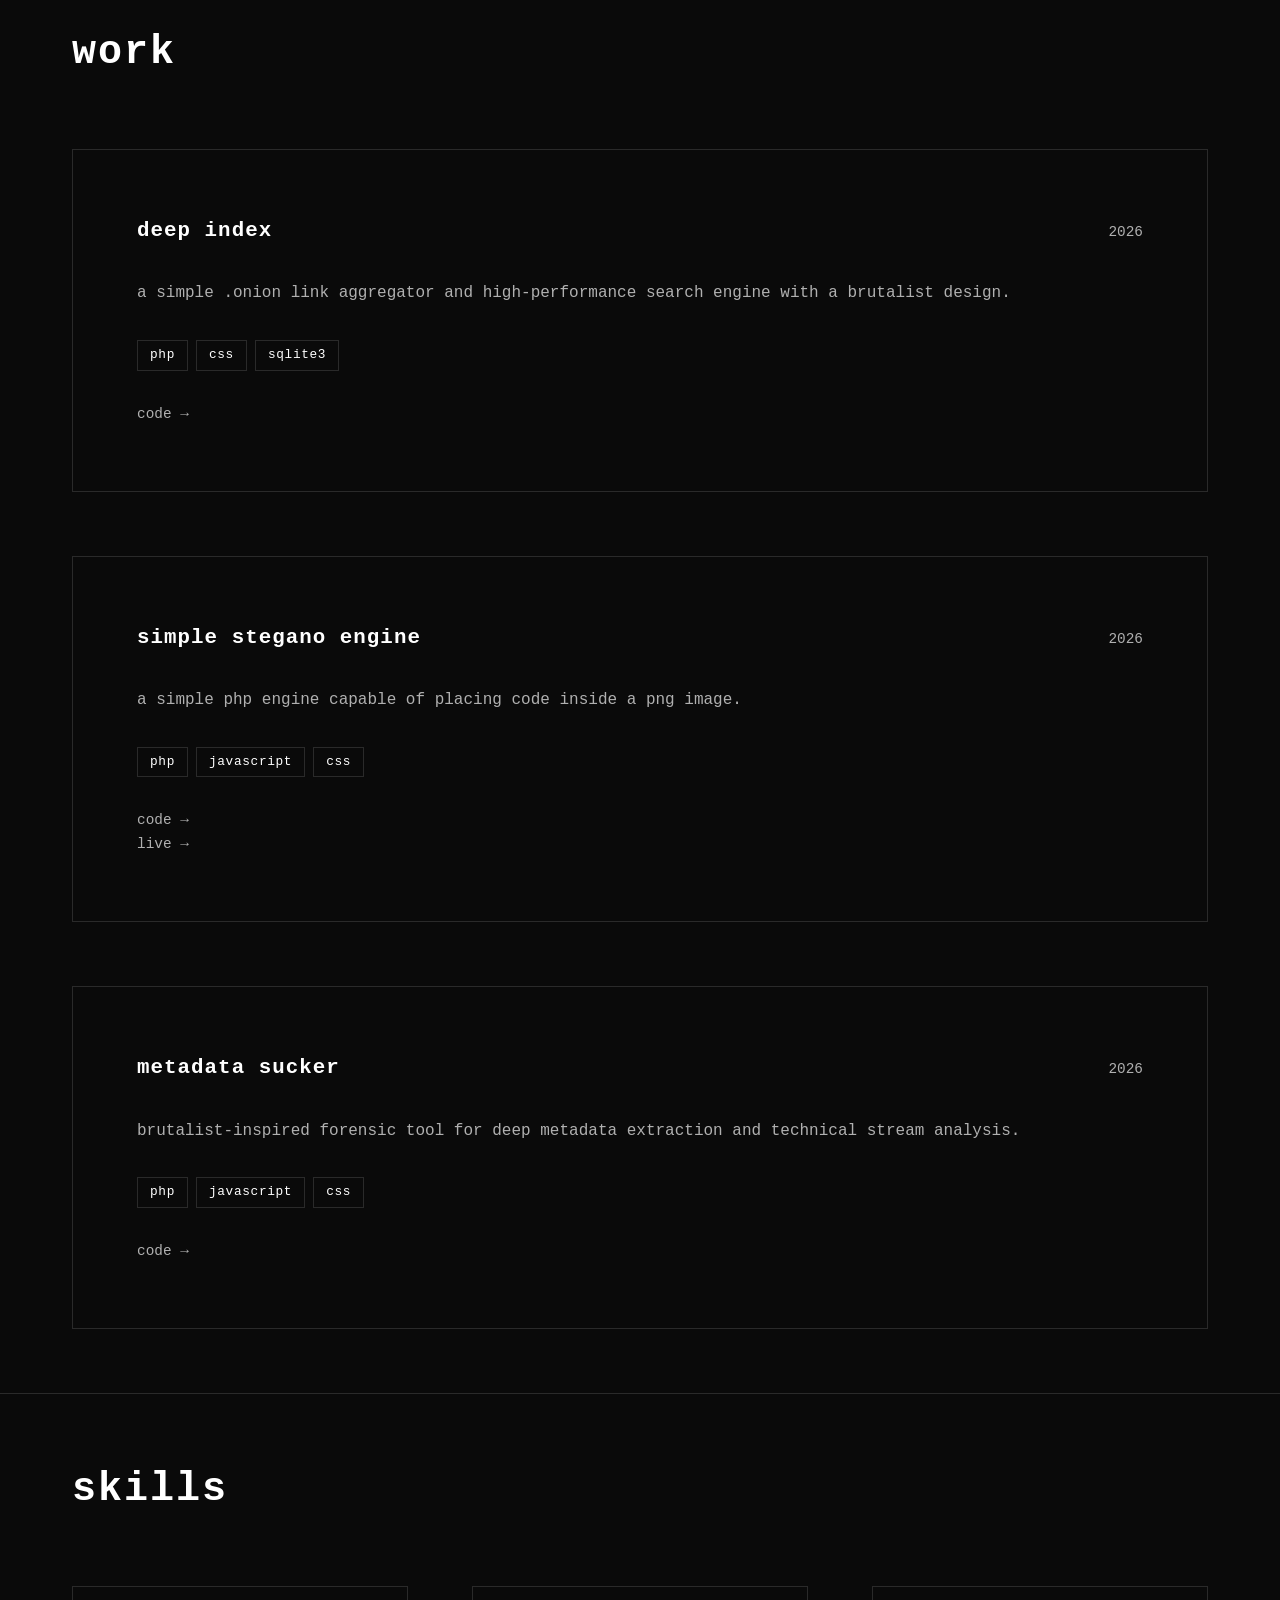
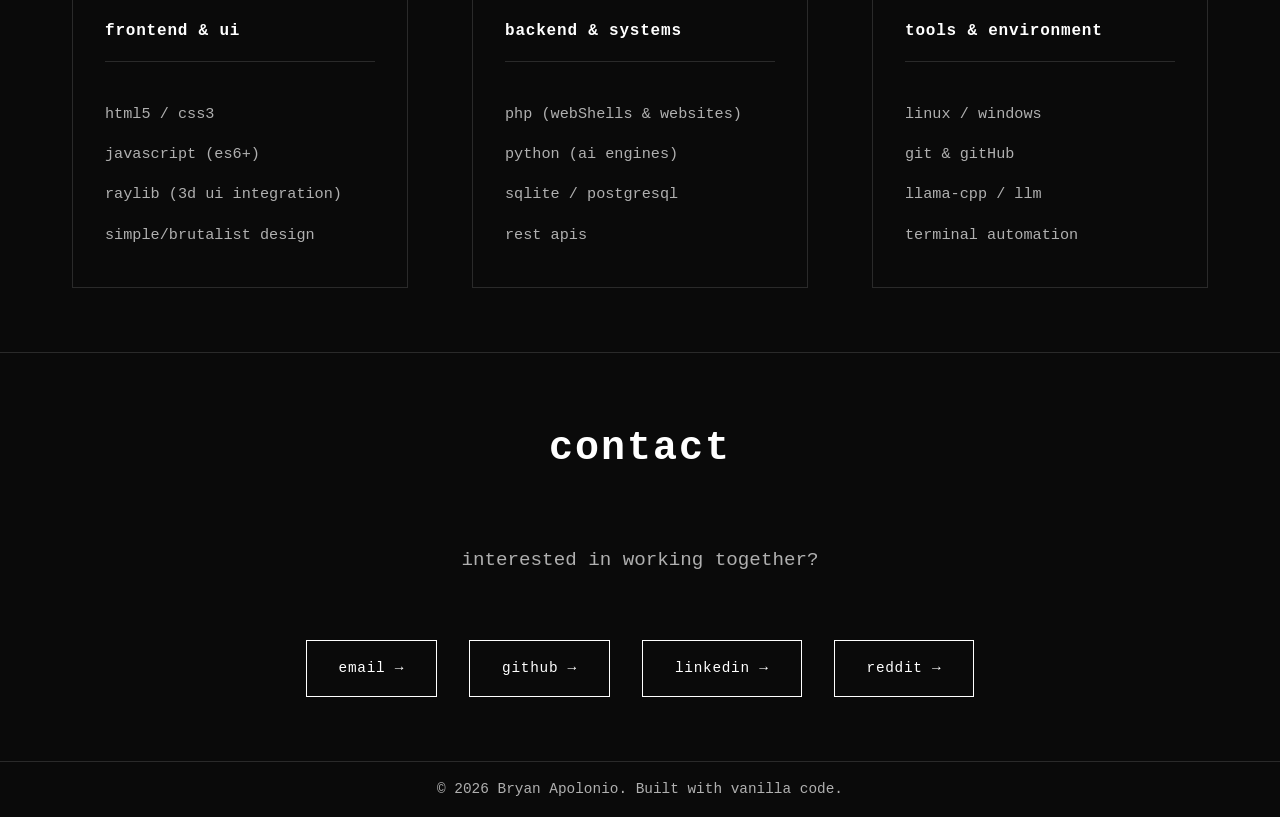
==== commit 26632294: "Update index.html" ====
--- a/index.html
+++ b/index.html
@@ -68,16 +68,20 @@
 
                 <article class="project">
                     <div class="project-header">
-                        <h3 class="project-title">Deep WebShell</h3>
+                        <h3 class="project-title">Simple Stegano Engine</h3>
                         <span class="project-year">2026</span>
                     </div>
-                    <p class="project-description">terminal-inspired PHP WebShell for remote Linux administration with multi-layer authentication.</p>
+                    <p class="project-description">a simple php engine capable of placing code inside a png image. </p>
                     <div class="project-tags">
                         <span class="tag">php</span>
+                        <span class="tag">JavaScript</span>
                         <span class="tag">css</span>
                     </div>
                     <div class="project-links">
-                        <a href="https://github.com/BryanApolonio/Deep-WebShell" class="project-link" target="_blank">code →</a>
+                        <a href="https://github.com/BryanApolonio/Simple-Stegano-Engine" class="project-link" target="_blank">code →</a>
+                    </div>
+                    <div class="project-links">
+                        <a href="stegano/decoder.html" class="project-link" target="_blank">live →</a>
                     </div>
                 </article>
 
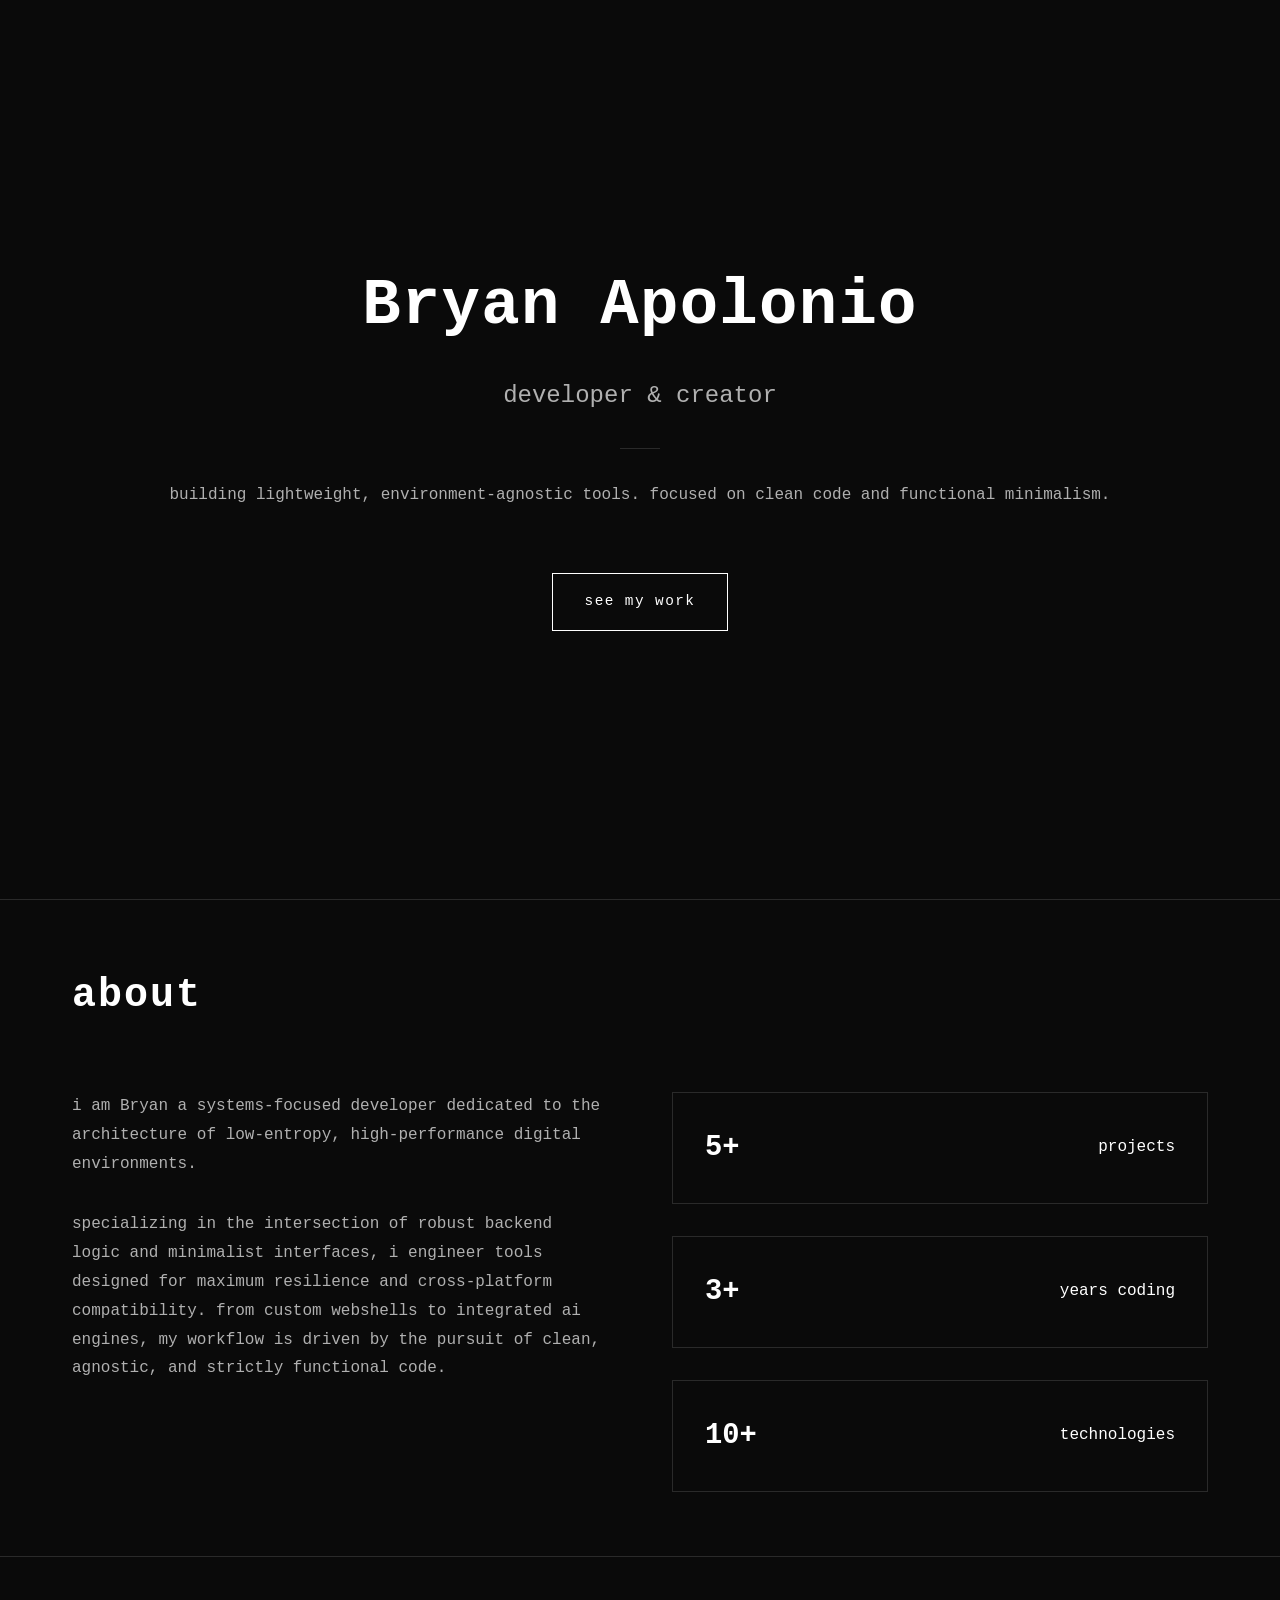
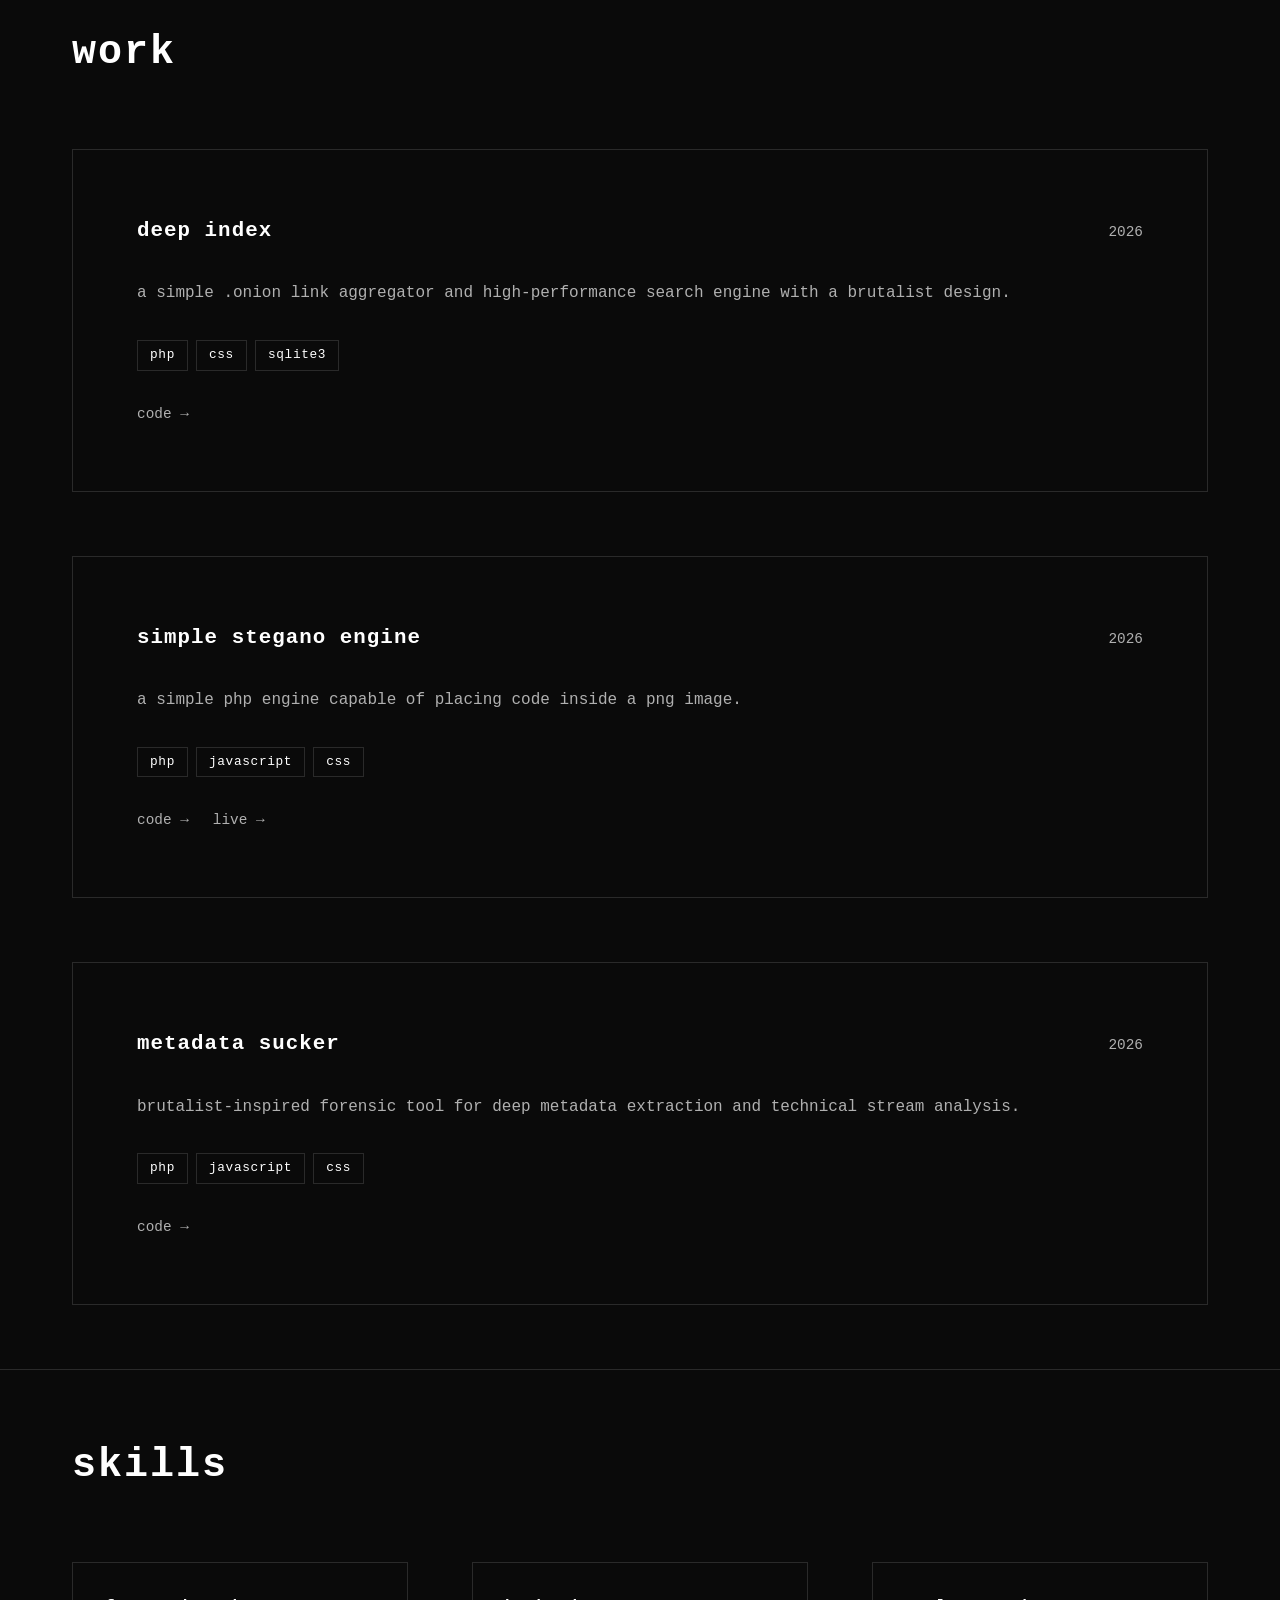
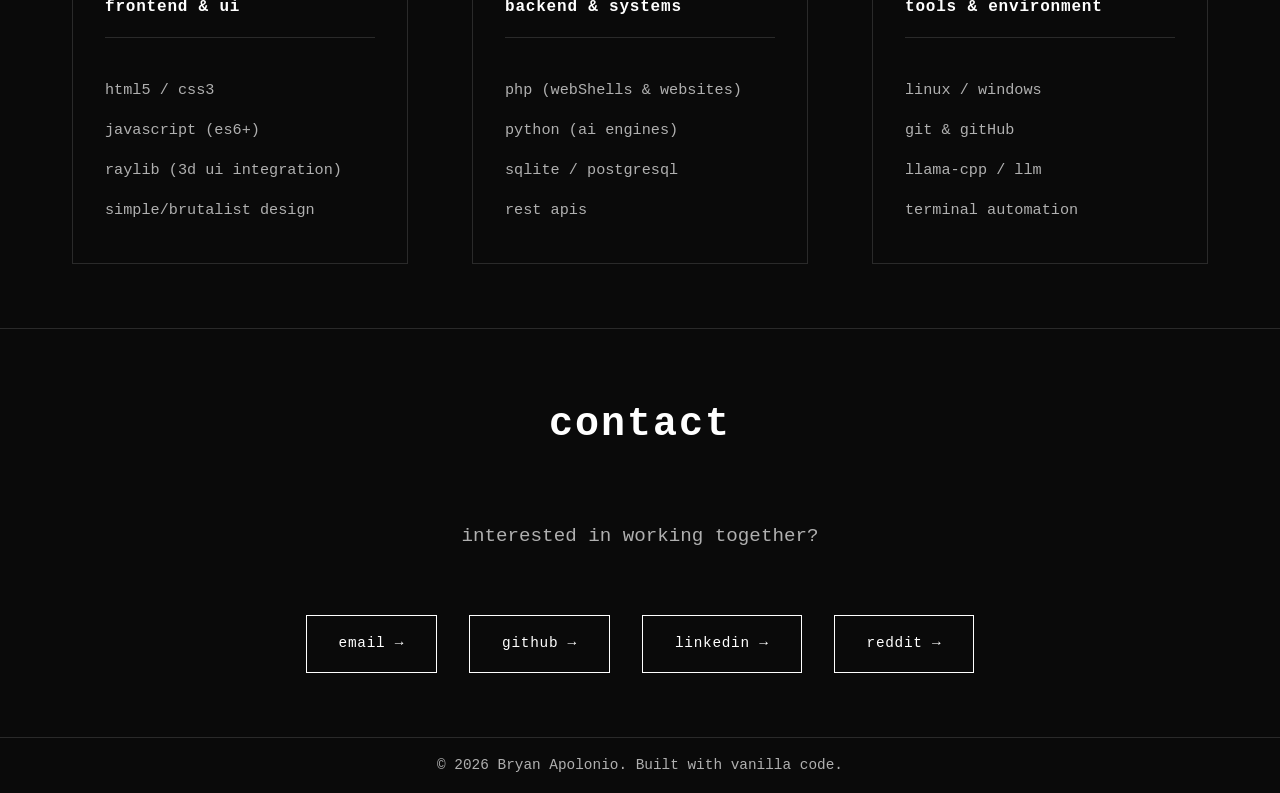
==== commit 082f95d7: "Update index.html" ====
--- a/index.html
+++ b/index.html
@@ -79,8 +79,6 @@
                     </div>
                     <div class="project-links">
                         <a href="https://github.com/BryanApolonio/Simple-Stegano-Engine" class="project-link" target="_blank">code →</a>
-                    </div>
-                    <div class="project-links">
                         <a href="stegano/decoder.html" class="project-link" target="_blank">live →</a>
                     </div>
                 </article>
